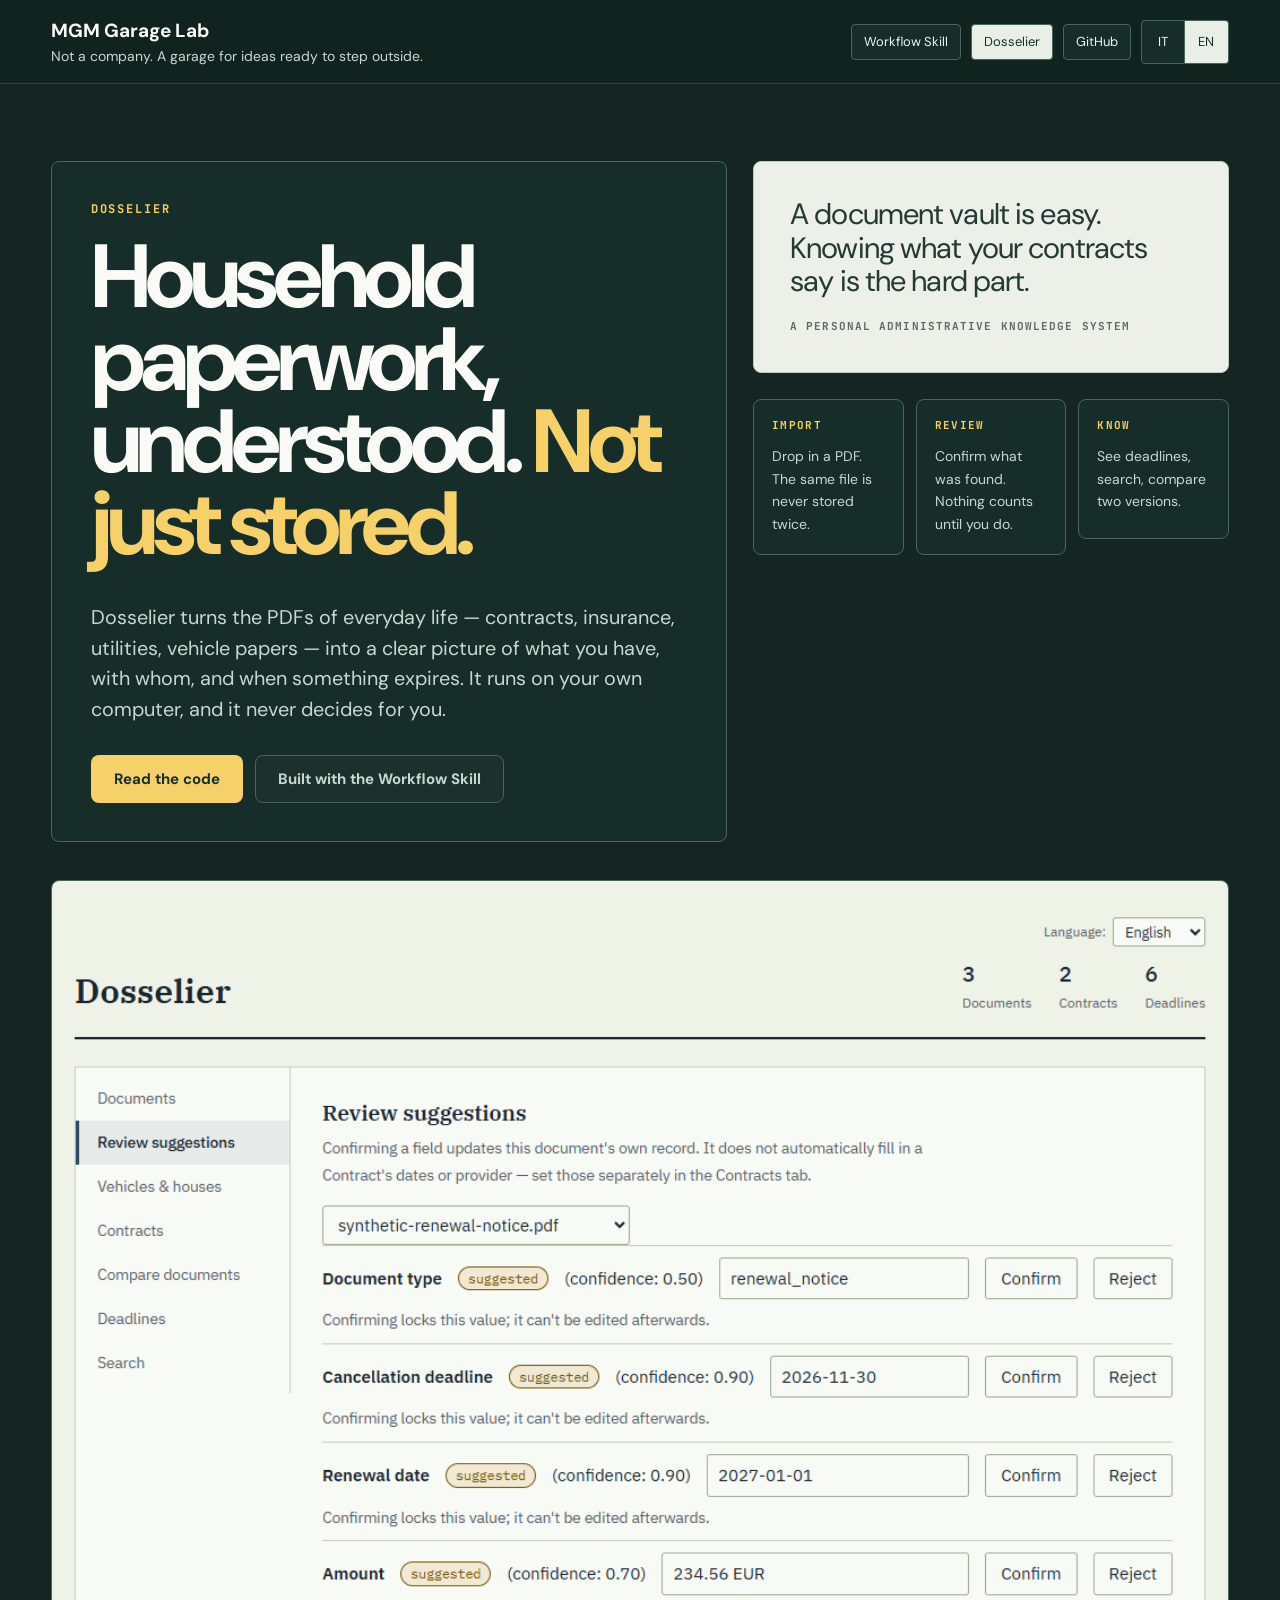
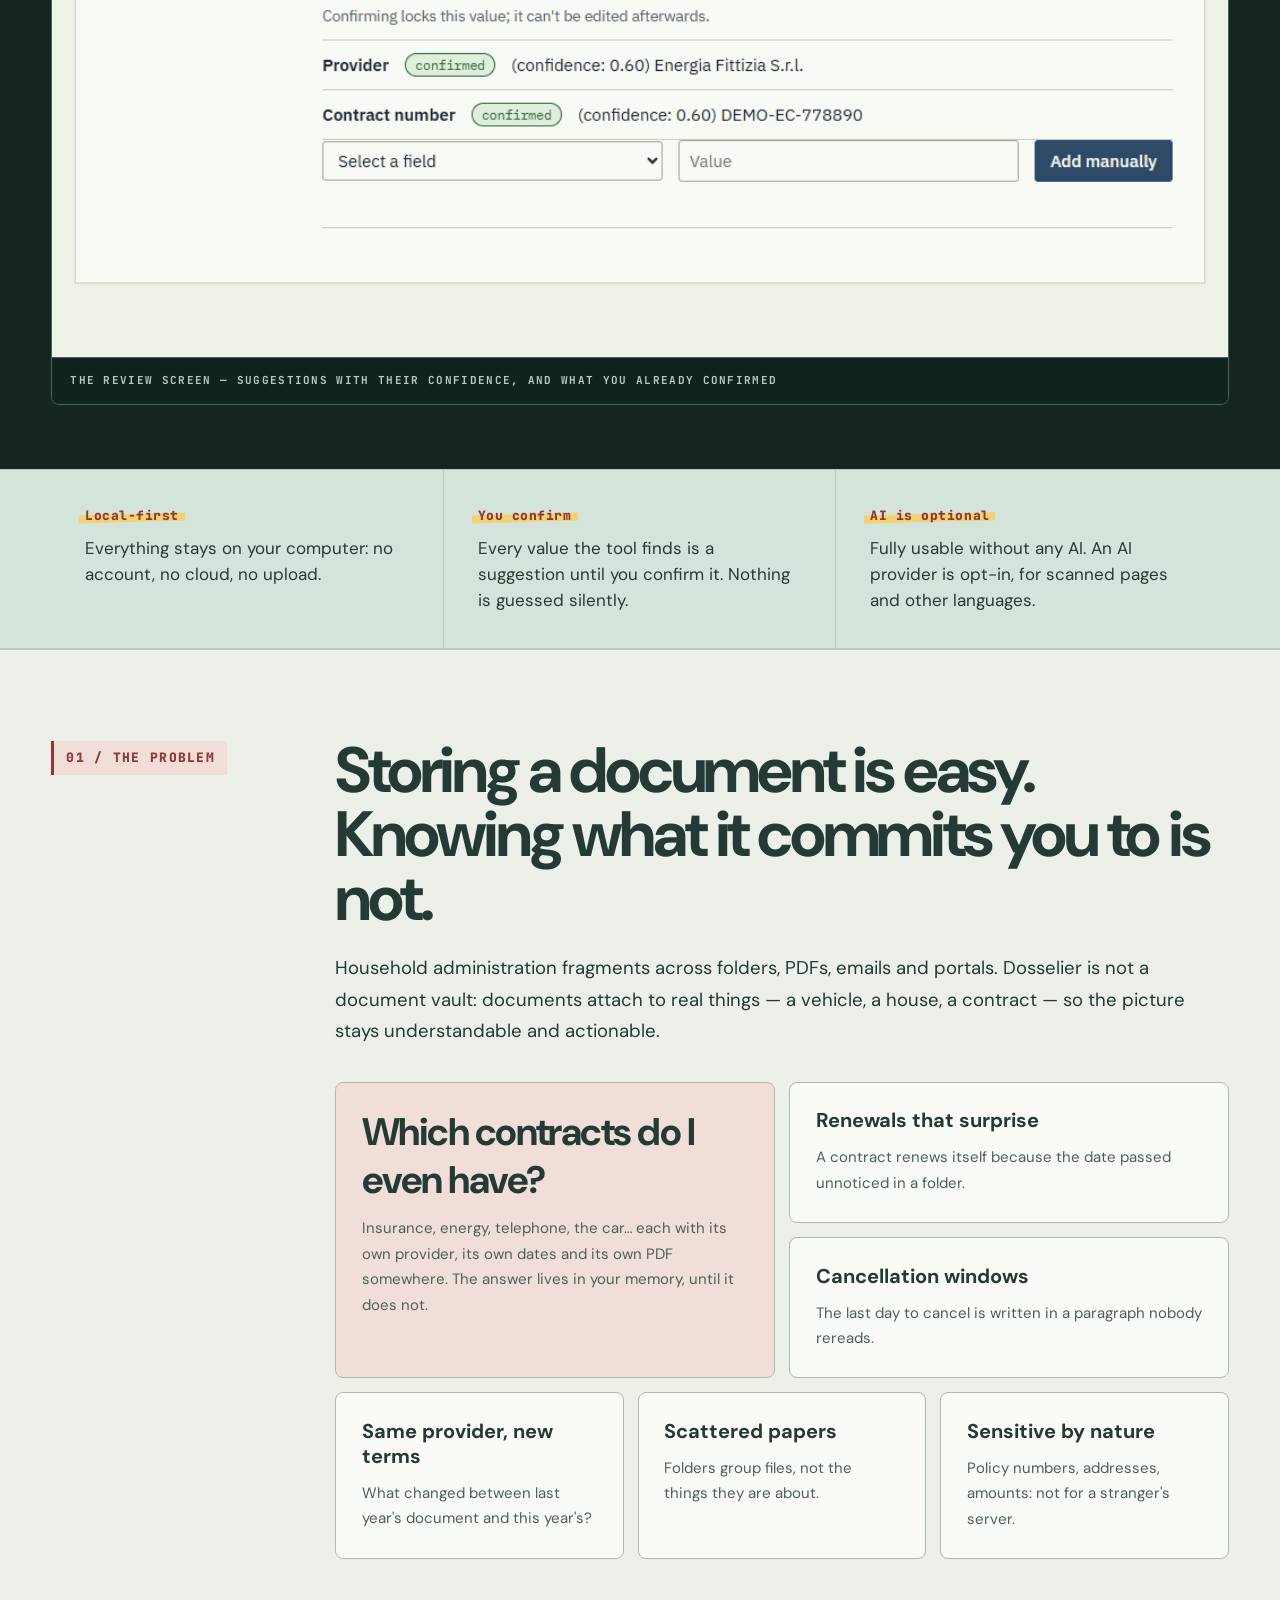
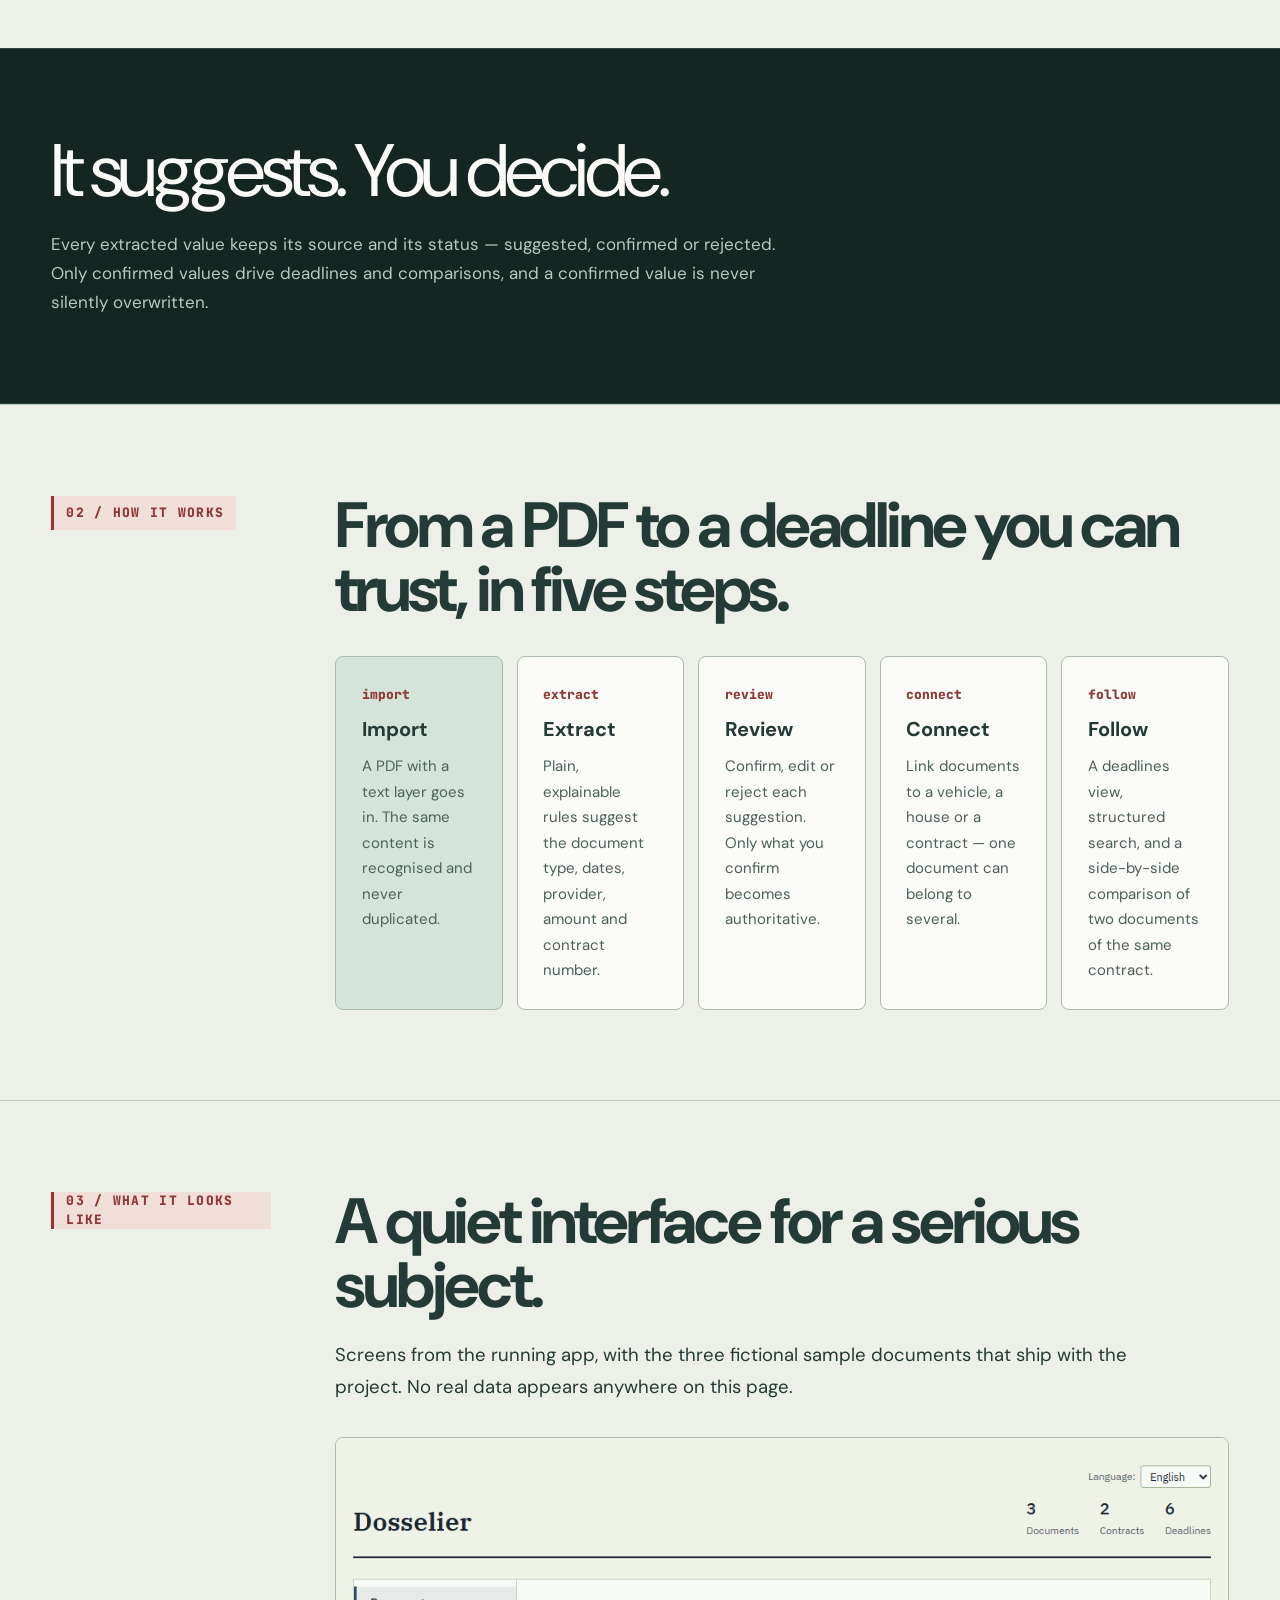
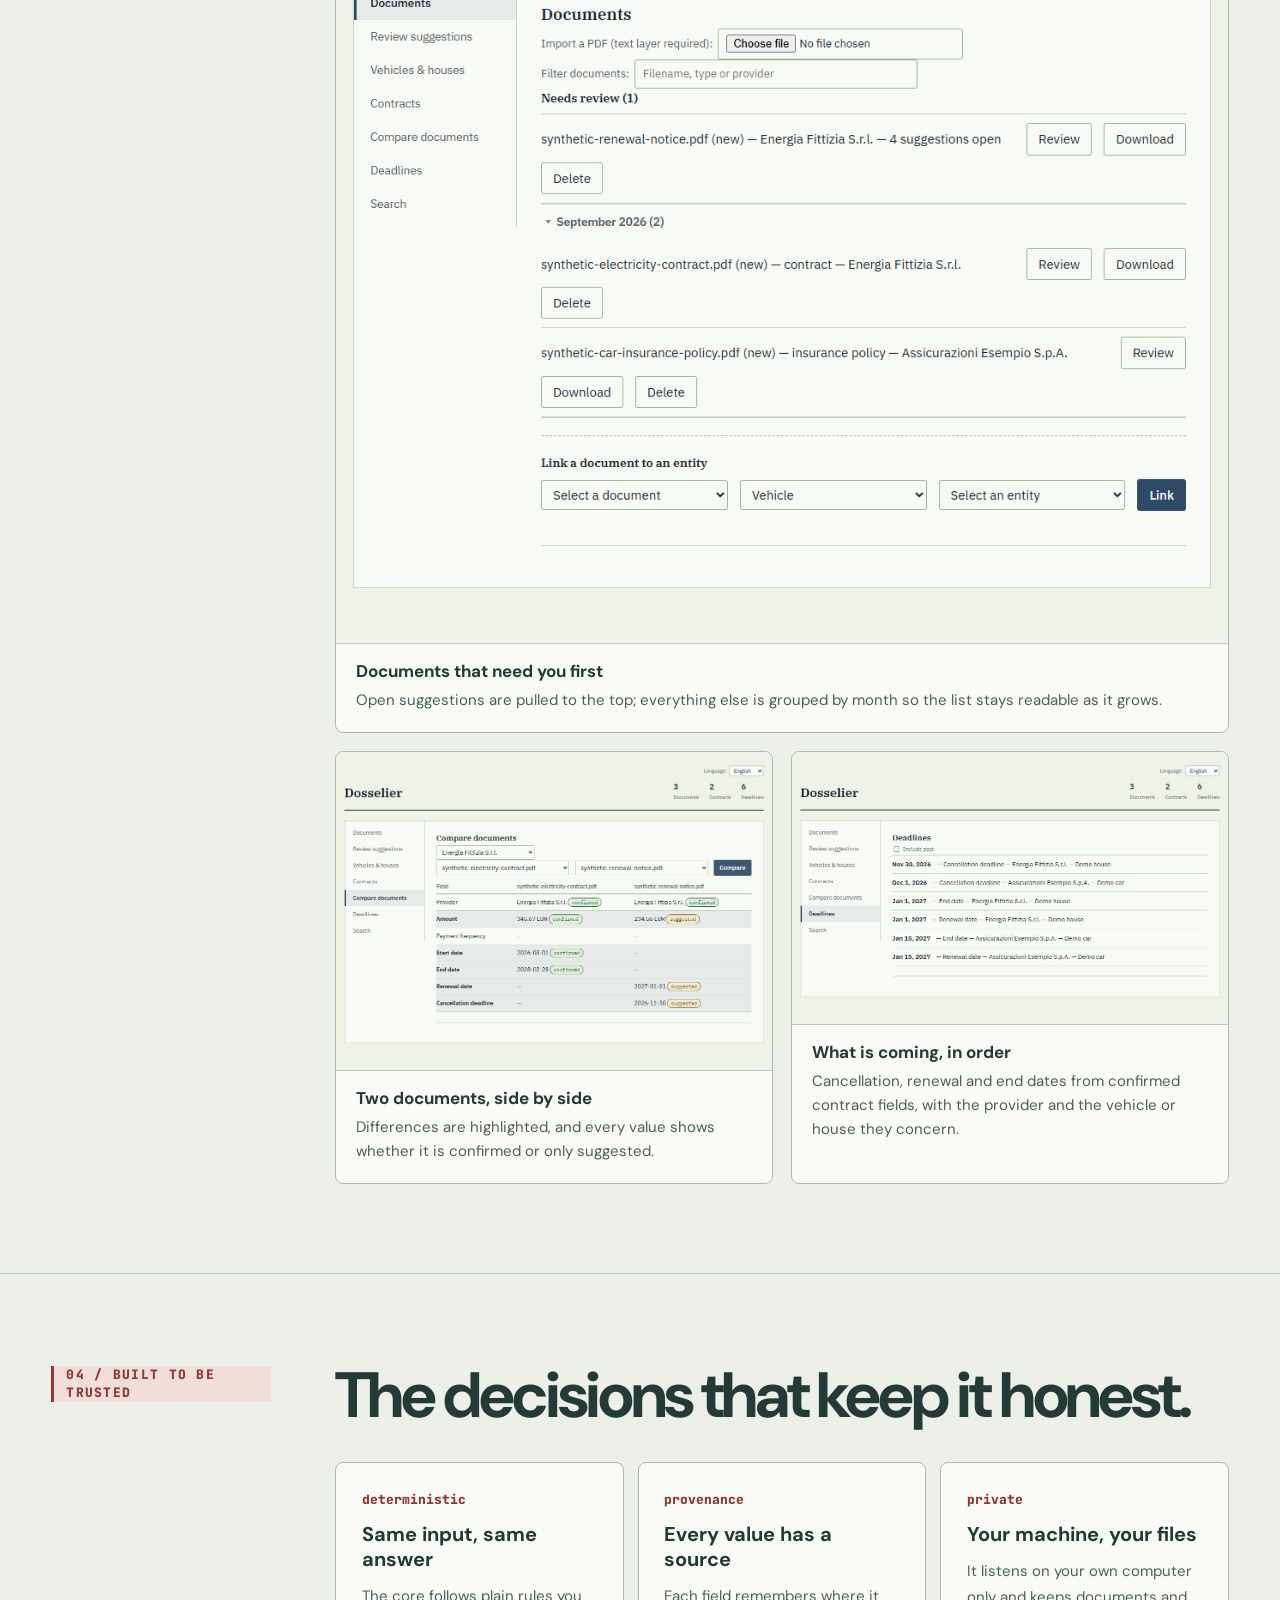
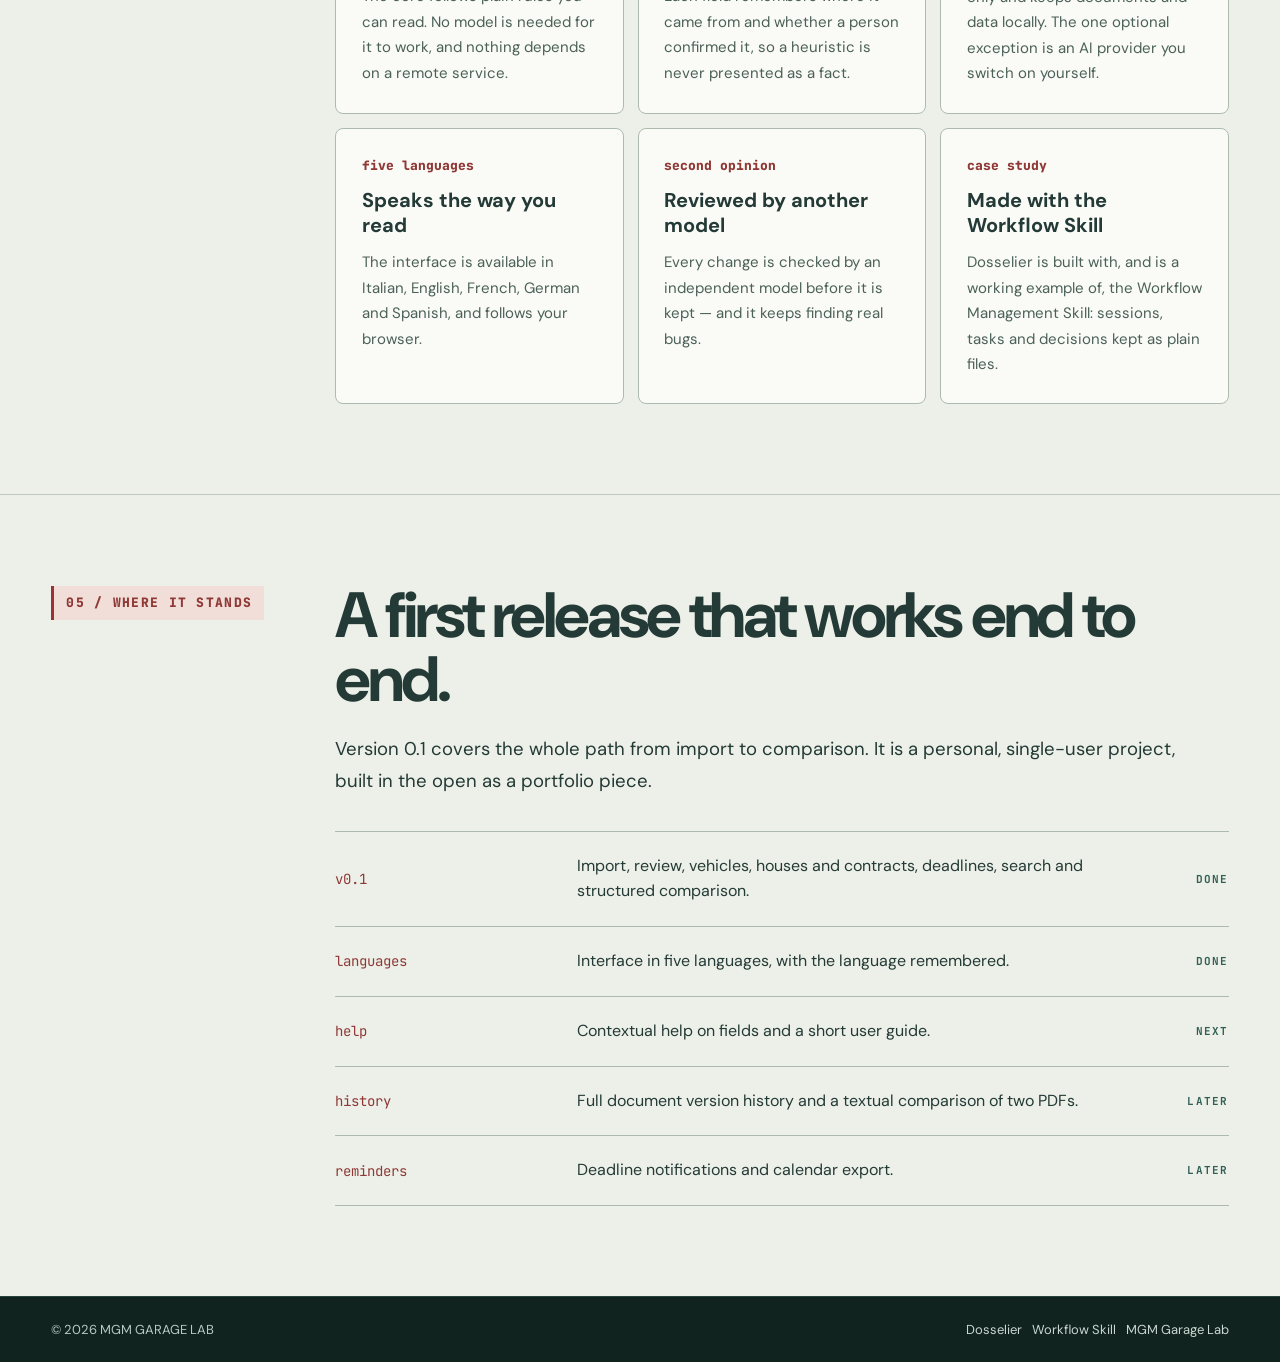
==== dosselier/index.html @ 4c8cdae7 "Add the Dosselier project page A bilingual (IT/EN) project page at /dosselier/ in the style of the W" ====
<!doctype html>
<html lang="en">
  <head>
    <meta charset="utf-8">
    <meta name="viewport" content="width=device-width, initial-scale=1">
    <meta name="description" content="Dosselier turns household PDFs into a clear, local-first picture of contracts, vehicles, houses and deadlines. You confirm every value; AI is optional.">
    <meta name="theme-color" content="#10231f">
    <title>Dosselier - MGM Garage Lab</title>
    <link rel="canonical" href="https://mgmgaragelab.com/dosselier/">
    <link rel="icon" href="../favicon.svg" type="image/svg+xml">
    <link rel="preconnect" href="https://fonts.googleapis.com">
    <link rel="preconnect" href="https://fonts.gstatic.com" crossorigin>
    <link href="https://fonts.googleapis.com/css2?family=DM+Sans:wght@400;500;700;800&family=JetBrains+Mono:wght@400;500;700&display=swap" rel="stylesheet">
    <link rel="stylesheet" href="../styles.css">
    <style>
      :root { color-scheme: light; background: #142522; }
      .skill-page {
        --warm: #8f3936;
        --coral: #9b3332;
        --mint: #315f55;
        --panel: #fafaf7;
        --panel-strong: #d5e4da;
        --text: #243a36;
        --white: #243a36;
        --muted: #4b6158;
        --blue-soft: #8f3936;
        --green: #315f55;
        --line: #bdc9c0;
        --line-strong: #adbbae;
        --page-max-width: 1700px;
        --page-gutter: clamp(20px, 4vw, 68px);
        background: #edf0e9;
        color: var(--text);
      }
      .skill-page::before { display: none; }
      .skill-page :focus-visible { outline: 3px solid #9b3332; outline-offset: 5px; }
      .skill-shell { width: calc(100% - 2 * var(--page-gutter)); max-width: 1564px; margin: 0 auto; }
      .skill-header, .skill-footer { display: flex; align-items: center; justify-content: space-between; gap: 20px; flex-wrap: wrap; padding: 18px max(var(--page-gutter), calc((100% - var(--page-max-width)) / 2 + var(--page-gutter))); background: #10231f; color: #fafaf7; }
      .skill-header { position: sticky; top: 0; z-index: 20; border-bottom: 1px solid #28423c; }
      .skill-brand-block { min-width: 0; }
      .skill-brand { display: inline-block; color: #fafaf7; font-size: 19px; font-weight: 700; text-decoration: none; }
      .skill-brand-subtitle { margin: 4px 0 0; font-size: 14px; color: #cad7d0; }
      .skill-nav, .skill-footer nav { display: flex; align-items: center; gap: 10px; flex-wrap: wrap; font-size: 13px; }
      .skill-header a, .skill-footer a { color: #cad7d0; }
      .skill-header .skill-brand { color: #fafaf7; }
      .skill-nav a, .skill-nav button, .nav-wip { display: inline-flex; align-items: center; min-height: 36px; padding: 0 12px; border: 1px solid #47665d; border-radius: 4px; background: #172d29; color: #edf5ed; text-decoration: none; font: inherit; }
      .skill-nav a, .skill-nav button { cursor: pointer; }
      .skill-nav a:hover, .skill-nav button:hover { background: #e9efe6; color: #17302b; }
      .skill-nav a[aria-current="page"] { background: #e9efe6; color: #17302b; }
      .nav-wip { gap: 8px; color: #cad7d0; cursor: default; }
      .nav-wip small { color: #f6d169; font: 800 10px/1 "JetBrains Mono", monospace; letter-spacing: .1em; text-transform: uppercase; }
      .language-switch { display: inline-flex; gap: 0; flex-shrink: 0; }
      .skill-nav .language-switch button { min-width: 44px; min-height: 44px; justify-content: center; border-radius: 0; }
      .skill-nav .language-switch button:first-child { border-radius: 4px 0 0 4px; }
      .skill-nav .language-switch button:last-child { border-radius: 0 4px 4px 0; border-left: 0; }
      .skill-nav .language-switch button[aria-pressed="true"] { background: #e9efe6; color: #17302b; }
      .skill-footer a:hover { color: #f6d169; }
      .skill-footer { padding-block: 24px; border-top: 1px solid #28423c; color: #b8c9c1; font-size: 13px; }
      .skill-header :focus-visible, .skill-footer :focus-visible, .skill-hero :focus-visible { outline-color: #f6d169; }
      .eyebrow { margin: 0 0 18px; font: 700 12px/1.5 "JetBrains Mono", monospace; letter-spacing: .16em; color: var(--blue-soft); text-transform: uppercase; }
      .button { display: inline-flex; align-items: center; justify-content: center; min-height: 48px; padding: 0 22px; border-radius: 8px; font-size: 15px; font-weight: 700; text-decoration: none; }
      .button-primary { background: #f6d169; color: #17302b; }
      .button-secondary { border: 1px solid var(--line-strong); color: var(--text); }
      .button-primary:hover, .button-primary:focus-visible { background: #ffe3a0; color: #17302b; }
      .button-secondary:hover, .button-secondary:focus-visible { border-color: var(--warm); color: var(--warm); }

      .skill-hero { padding: clamp(42px, 6vw, 78px) 0 clamp(34px, 5vw, 64px); background: #142522; color: #fafaf7; --text: #cad7d0; --white: #fafaf7; --muted: #b8c9c1; --warm: #f6d169; --blue-soft: #f6d169; --panel: #172d29; --line: #28423c; --line-strong: #47665d; }
      .hero-board { display: grid; grid-template-columns: repeat(12, minmax(0, 1fr)); gap: clamp(18px, 2vw, 28px); align-items: start; }
      .hero-copy-block { grid-column: span 7; display: flex; flex-direction: column; justify-content: space-between; min-height: 460px; padding: clamp(26px, 3vw, 42px); border: 1px solid #47665d; border-radius: 8px; background: #172d29; }
      .skill-hero h1 { margin: 0; max-width: 960px; font-size: clamp(48px, 7vw, 108px); line-height: .92; letter-spacing: -.06em; }
      html[lang="it"] .skill-hero h1 { max-width: 860px; font-size: clamp(44px, 6vw, 92px); line-height: .96; letter-spacing: -.05em; }
      .skill-hero h1 span { color: var(--warm); }
      .hero-copy { margin: clamp(22px, 3vw, 36px) 0 0; max-width: 760px; color: var(--text); font-size: clamp(18px, 1.55vw, 23px); line-height: 1.55; }
      .actions { display: flex; flex-wrap: wrap; gap: 12px; margin-top: 30px; }
      .hero-side { grid-column: span 5; display: grid; grid-template-rows: auto auto; align-content: start; gap: clamp(18px, 2vw, 28px); min-width: 0; }
      .date-card { padding: clamp(24px, 3vw, 36px); border-radius: 8px; border: 1px solid #bdc9c0; background: #edf0e9; }
      .date-card p { margin: 0; color: #243a36; font-size: clamp(22px, 2.3vw, 36px); line-height: 1.15; letter-spacing: -.03em; }
      .date-card small { display: block; margin-top: 18px; color: #576d64; font: 700 11px/1.7 "JetBrains Mono", monospace; letter-spacing: .1em; text-transform: uppercase; }
      .mini-stack { display: grid; grid-template-columns: repeat(3, minmax(0,1fr)); align-items: start; gap: 12px; }
      .mini-card { min-height: 140px; padding: 18px; border-radius: 8px; border: 1px solid var(--line-strong); background: var(--panel); }
      .mini-card strong { display: block; margin-bottom: 12px; color: var(--warm); font: 700 11px/1.4 "JetBrains Mono", monospace; letter-spacing: .12em; text-transform: uppercase; }
      .mini-card span { color: var(--text); font-size: 14px; line-height: 1.55; }
      .shot-feature { grid-column: 1 / -1; margin: clamp(4px, 1vw, 12px) 0 0; border: 1px solid #47665d; border-radius: 8px; background: var(--panel); overflow: hidden; }
      .shot-feature img { display: block; width: 100%; height: auto; }
      .shot-caption { margin: 0; padding: 14px 18px; border-top: 1px solid var(--line-strong); background: #10231f; color: var(--muted); font: 700 11px/1.6 "JetBrains Mono", monospace; letter-spacing: .12em; text-transform: uppercase; }

      .signal-row { border-top: 1px solid var(--line); border-bottom: 1px solid var(--line); background: #d5e4da; }
      .signal-grid { display: grid; grid-template-columns: repeat(3, minmax(0,1fr)); }
      .signal { padding: clamp(22px, 3vw, 34px); border-right: 1px solid var(--line); }
      .signal:last-child { border-right: 0; }
      .signal code { position: relative; display: inline-block; z-index: 0; color: #8f3936; font-size: 13px; font-weight: 800; letter-spacing: .04em; }
      .signal code::before { content: ""; position: absolute; left: -6px; right: -6px; bottom: 1px; z-index: -1; height: .65em; background: #f6d169; transform: rotate(-1.5deg); opacity: .9; }
      .signal p { margin: 10px 0 0; color: var(--text); font-size: 17px; line-height: 1.55; }

      .section { border-top: 1px solid var(--line); padding: clamp(54px, 7vw, 96px) 0; }
      .section-grid { display: grid; grid-template-columns: 220px minmax(0,1fr); gap: clamp(28px, 5vw, 70px); align-items: start; }
      .section-kicker { position: sticky; top: 98px; display: inline-flex; align-items: center; width: fit-content; min-height: 34px; margin: 2px 0 0; padding: 0 12px; border-left: 3px solid #9b3332; background: #f1ded9; color: #8f3936; font: 800 13px/1.4 "JetBrains Mono", monospace; letter-spacing: .1em; text-transform: uppercase; }
      .section h2 { margin: 0; max-width: 1100px; font-size: clamp(32px, 5vw, 68px); line-height: 1; letter-spacing: -.05em; }
      .section-lead { margin: 22px 0 0; max-width: 860px; color: var(--text); font-size: clamp(17px, 1.45vw, 21px); line-height: 1.7; }
      .card { border: 1px solid var(--line-strong); border-radius: 8px; background: var(--panel); padding: clamp(20px, 2vw, 28px); }
      .card h3 { margin: 0 0 12px; font-size: 20px; line-height: 1.25; }
      .card p { margin: 0; color: var(--muted); font-size: 15px; line-height: 1.7; }

      .problem-bento { display: grid; grid-template-columns: repeat(6, minmax(0,1fr)); gap: 14px; margin-top: 34px; }
      .problem-bento .large { grid-column: span 3; grid-row: span 2; min-height: 290px; background: #f1ded9; }
      .problem-bento .wide { grid-column: span 3; }
      .problem-bento .small { grid-column: span 2; }
      .problem-bento .large h3 { font-size: clamp(28px, 3vw, 44px); letter-spacing: -.04em; }

      .quote-band { border-block: 1px solid #28423c; background: #142522; --white: #fafaf7; --muted: #b8c9c1; padding: clamp(54px, 7vw, 86px) 0; }
      .quote-band blockquote { margin: 0; max-width: 1260px; font-size: clamp(34px, 5.8vw, 86px); line-height: .98; letter-spacing: -.06em; color: var(--white); }
      .quote-band p { margin: 22px 0 0; max-width: 760px; color: var(--muted); font-size: 17px; line-height: 1.7; }

      .step-board { display: grid; grid-template-columns: repeat(10, minmax(0,1fr)); gap: 14px; margin-top: 34px; }
      .step-card { grid-column: span 2; min-height: 200px; }
      .step-card code { display: inline-block; margin-bottom: 14px; color: var(--warm); font-size: 13px; font-weight: 800; }
      .step-card:nth-child(1) { background: #d5e4da; }

      .shots { display: grid; grid-template-columns: repeat(2, minmax(0,1fr)); gap: 18px; margin-top: 34px; }
      .shot { margin: 0; border: 1px solid var(--line-strong); border-radius: 8px; background: var(--panel); overflow: hidden; }
      .shot img { display: block; width: 100%; height: auto; }
      .shot figcaption { padding: 16px 20px 20px; border-top: 1px solid var(--line); }
      .shot figcaption strong { display: block; margin-bottom: 6px; font-size: 17px; }
      .shot figcaption span { color: var(--muted); font-size: 15px; line-height: 1.6; }
      .shots .shot:first-child { grid-column: 1 / -1; }

      .trust-board { display: grid; grid-template-columns: repeat(12, minmax(0,1fr)); gap: 14px; margin-top: 34px; }
      .trust-card { min-height: 180px; grid-column: span 4; }
      .trust-card code { display: inline-block; margin-bottom: 14px; color: var(--warm); font-size: 13px; font-weight: 800; }

      .roadmap-list { display: grid; gap: 0; margin-top: 34px; border-top: 1px solid var(--line-strong); }
      .roadmap-row { display: grid; grid-template-columns: 220px minmax(0, 1fr) 100px; gap: 22px; align-items: center; padding: 22px 0; border-bottom: 1px solid var(--line-strong); }
      .roadmap-row code { color: var(--warm); font-size: 14px; }
      .roadmap-row span { color: var(--text); line-height: 1.55; }
      .roadmap-row strong { justify-self: end; color: var(--green); font: 700 11px/1 "JetBrains Mono", monospace; letter-spacing: .12em; text-transform: uppercase; }

      @media (max-width: 1120px) {
        .hero-copy-block, .hero-side, .shot-feature { grid-column: 1 / -1; }
        .hero-copy-block { min-height: auto; }
        .section-grid { grid-template-columns: 1fr; }
        .section-kicker { position: static; }
        .step-board { grid-template-columns: repeat(6, minmax(0,1fr)); }
        .step-card { grid-column: span 2; }
        .trust-card { grid-column: span 6; }
      }
      @media (max-width: 820px) {
        .mini-stack, .signal-grid, .shots { grid-template-columns: 1fr; }
        .problem-bento, .step-board, .trust-board { grid-template-columns: 1fr; }
        .problem-bento .large, .problem-bento .wide, .problem-bento .small, .step-card, .trust-card { grid-column: auto; }
        .shots .shot:first-child { grid-column: auto; }
        .signal { border-right: 0; border-bottom: 1px solid var(--line); }
        .signal:last-child { border-bottom: 0; }
        .roadmap-row { grid-template-columns: 1fr; gap: 8px; }
        .roadmap-row strong { justify-self: start; }
      }
      @media (max-width: 560px) {
        .hero-copy-block, .date-card, .card { padding: 20px; }
        .button { width: 100%; }
      }
    </style>
  </head>
  <body class="skill-page">
    <header class="skill-header">
      <div class="skill-brand-block">
        <a class="skill-brand" href="../index.html">MGM Garage Lab</a>
        <p class="skill-brand-subtitle" data-i="subtitle">Not a company. A garage for ideas ready to step outside.</p>
      </div>
      <nav class="skill-nav" aria-label="Main navigation" data-i-label="nav">
        <a href="../workflow-management-skill/index.html">Workflow Skill</a>
        <a href="./index.html" aria-current="page">Dosselier</a>
        <a href="https://github.com/mmorgano">GitHub</a>
        <div class="language-switch" role="group" aria-label="Language" data-i-label="language">
          <button type="button" data-language="it" lang="it" aria-label="Italiano" aria-pressed="false">IT</button>
          <button type="button" data-language="en" lang="en" aria-label="English" aria-pressed="true">EN</button>
        </div>
      </nav>
    </header>

    <main>
      <section class="skill-hero">
        <div class="skill-shell hero-board">
          <div class="hero-copy-block">
            <div>
              <p class="eyebrow">Dosselier</p>
              <h1 data-i="h1">Household paperwork, understood. <span>Not just stored.</span></h1>
              <p class="hero-copy" data-i="heroCopy">Dosselier turns the PDFs of everyday life &mdash; contracts, insurance, utilities, vehicle papers &mdash; into a clear picture of what you have, with whom, and when something expires. It runs on your own computer, and it never decides for you.</p>
            </div>
            <div class="actions">
              <a class="button button-primary" href="https://github.com/mmorgano/dosselier" data-i="ctaCode">Read the code</a>
              <a class="button button-secondary" href="../workflow-management-skill/index.html" data-i="ctaCase">Built with the Workflow Skill</a>
            </div>
          </div>

          <aside class="hero-side" aria-label="Dosselier summary" data-i-label="summary">
            <div class="date-card">
              <p data-i="cardQuote">A document vault is easy. Knowing what your contracts say is the hard part.</p>
              <small data-i="cardSmall">A personal administrative knowledge system</small>
            </div>
            <div class="mini-stack">
              <div class="mini-card"><strong data-i="m1t">Import</strong><span data-i="m1s">Drop in a PDF. The same file is never stored twice.</span></div>
              <div class="mini-card"><strong data-i="m2t">Review</strong><span data-i="m2s">Confirm what was found. Nothing counts until you do.</span></div>
              <div class="mini-card"><strong data-i="m3t">Know</strong><span data-i="m3s">See deadlines, search, compare two versions.</span></div>
            </div>
          </aside>

          <figure class="shot-feature">
            <img data-shot="review" src="../assets/dosselier/dosselier-review-en.png" width="1040" height="952" alt="The Dosselier review screen for a renewal notice: four suggested values with confidence scores and Confirm or Reject buttons, and two already confirmed values." data-i-alt="heroAlt">
            <figcaption class="shot-caption" data-i="heroCaption">The review screen &mdash; suggestions with their confidence, and what you already confirmed</figcaption>
          </figure>
        </div>
      </section>

      <section class="signal-row" aria-label="Core promises" data-i-label="promises">
        <div class="skill-shell signal-grid">
          <div class="signal"><code data-i="s1t">Local-first</code><p data-i="s1p">Everything stays on your computer: no account, no cloud, no upload.</p></div>
          <div class="signal"><code data-i="s2t">You confirm</code><p data-i="s2p">Every value the tool finds is a suggestion until you confirm it. Nothing is guessed silently.</p></div>
          <div class="signal"><code data-i="s3t">AI is optional</code><p data-i="s3p">Fully usable without any AI. An AI provider is opt-in, for scanned pages and other languages.</p></div>
        </div>
      </section>

      <section class="section">
        <div class="skill-shell section-grid">
          <p class="section-kicker" data-i="k1">01 / The Problem</p>
          <div>
            <h2 data-i="p2h">Storing a document is easy. Knowing what it commits you to is not.</h2>
            <p class="section-lead" data-i="p2lead">Household administration fragments across folders, PDFs, emails and portals. Dosselier is not a document vault: documents attach to real things &mdash; a vehicle, a house, a contract &mdash; so the picture stays understandable and actionable.</p>
            <div class="problem-bento">
              <article class="card large">
                <h3 data-i="b1h">Which contracts do I even have?</h3>
                <p data-i="b1p">Insurance, energy, telephone, the car&hellip; each with its own provider, its own dates and its own PDF somewhere. The answer lives in your memory, until it does not.</p>
              </article>
              <article class="card wide">
                <h3 data-i="b2h">Renewals that surprise</h3>
                <p data-i="b2p">A contract renews itself because the date passed unnoticed in a folder.</p>
              </article>
              <article class="card wide">
                <h3 data-i="b3h">Cancellation windows</h3>
                <p data-i="b3p">The last day to cancel is written in a paragraph nobody rereads.</p>
              </article>
              <article class="card small">
                <h3 data-i="b4h">Same provider, new terms</h3>
                <p data-i="b4p">What changed between last year's document and this year's?</p>
              </article>
              <article class="card small">
                <h3 data-i="b5h">Scattered papers</h3>
                <p data-i="b5p">Folders group files, not the things they are about.</p>
              </article>
              <article class="card small">
                <h3 data-i="b6h">Sensitive by nature</h3>
                <p data-i="b6p">Policy numbers, addresses, amounts: not for a stranger's server.</p>
              </article>
            </div>
          </div>
        </div>
      </section>

      <section class="quote-band">
        <div class="skill-shell">
          <blockquote data-i="quote">It suggests. You decide.</blockquote>
          <p data-i="quoteP">Every extracted value keeps its source and its status &mdash; suggested, confirmed or rejected. Only confirmed values drive deadlines and comparisons, and a confirmed value is never silently overwritten.</p>
        </div>
      </section>

      <section class="section">
        <div class="skill-shell section-grid">
          <p class="section-kicker" data-i="k2">02 / How It Works</p>
          <div>
            <h2 data-i="w2h">From a PDF to a deadline you can trust, in five steps.</h2>
            <div class="step-board">
              <article class="card step-card">
                <code data-i="st1c">import</code>
                <h3 data-i="st1h">Import</h3>
                <p data-i="st1p">A PDF with a text layer goes in. The same content is recognised and never duplicated.</p>
              </article>
              <article class="card step-card">
                <code data-i="st2c">extract</code>
                <h3 data-i="st2h">Extract</h3>
                <p data-i="st2p">Plain, explainable rules suggest the document type, dates, provider, amount and contract number.</p>
              </article>
              <article class="card step-card">
                <code data-i="st3c">review</code>
                <h3 data-i="st3h">Review</h3>
                <p data-i="st3p">Confirm, edit or reject each suggestion. Only what you confirm becomes authoritative.</p>
              </article>
              <article class="card step-card">
                <code data-i="st4c">connect</code>
                <h3 data-i="st4h">Connect</h3>
                <p data-i="st4p">Link documents to a vehicle, a house or a contract &mdash; one document can belong to several.</p>
              </article>
              <article class="card step-card">
                <code data-i="st5c">follow</code>
                <h3 data-i="st5h">Follow</h3>
                <p data-i="st5p">A deadlines view, structured search, and a side-by-side comparison of two documents of the same contract.</p>
              </article>
            </div>
          </div>
        </div>
      </section>

      <section class="section">
        <div class="skill-shell section-grid">
          <p class="section-kicker" data-i="k3">03 / What It Looks Like</p>
          <div>
            <h2 data-i="v3h">A quiet interface for a serious subject.</h2>
            <p class="section-lead" data-i="v3lead">Screens from the running app, with the three fictional sample documents that ship with the project. No real data appears anywhere on this page.</p>
            <div class="shots">
              <figure class="shot">
                <img data-shot="documents" src="../assets/dosselier/dosselier-documents-en.png" width="1040" height="938" loading="lazy" alt="The Documents screen: a group of documents that still need review, and a month group with the reviewed ones, each with Review, Download and Delete." data-i-alt="shot1Alt">
                <figcaption><strong data-i="shot1h">Documents that need you first</strong><span data-i="shot1p">Open suggestions are pulled to the top; everything else is grouped by month so the list stays readable as it grows.</span></figcaption>
              </figure>
              <figure class="shot">
                <img data-shot="compare" src="../assets/dosselier/dosselier-compare-en.png" width="1040" height="759" loading="lazy" alt="The comparison screen: two documents of the same contract side by side, with differing fields highlighted and each value tagged confirmed or suggested." data-i-alt="shot2Alt">
                <figcaption><strong data-i="shot2h">Two documents, side by side</strong><span data-i="shot2p">Differences are highlighted, and every value shows whether it is confirmed or only suggested.</span></figcaption>
              </figure>
              <figure class="shot">
                <img data-shot="deadlines" src="../assets/dosselier/dosselier-deadlines-en.png" width="1040" height="651" loading="lazy" alt="The deadlines screen: a chronological list of cancellation, renewal and end dates, each with its provider and the vehicle or house it concerns." data-i-alt="shot3Alt">
                <figcaption><strong data-i="shot3h">What is coming, in order</strong><span data-i="shot3p">Cancellation, renewal and end dates from confirmed contract fields, with the provider and the vehicle or house they concern.</span></figcaption>
              </figure>
            </div>
          </div>
        </div>
      </section>

      <section class="section">
        <div class="skill-shell section-grid">
          <p class="section-kicker" data-i="k4">04 / Built To Be Trusted</p>
          <div>
            <h2 data-i="t4h">The decisions that keep it honest.</h2>
            <div class="trust-board">
              <article class="card trust-card">
                <code data-i="tr1c">deterministic</code>
                <h3 data-i="tr1h">Same input, same answer</h3>
                <p data-i="tr1p">The core follows plain rules you can read. No model is needed for it to work, and nothing depends on a remote service.</p>
              </article>
              <article class="card trust-card">
                <code data-i="tr2c">provenance</code>
                <h3 data-i="tr2h">Every value has a source</h3>
                <p data-i="tr2p">Each field remembers where it came from and whether a person confirmed it, so a heuristic is never presented as a fact.</p>
              </article>
              <article class="card trust-card">
                <code data-i="tr3c">private</code>
                <h3 data-i="tr3h">Your machine, your files</h3>
                <p data-i="tr3p">It listens on your own computer only and keeps documents and data locally. The one optional exception is an AI provider you switch on yourself.</p>
              </article>
              <article class="card trust-card">
                <code data-i="tr4c">five languages</code>
                <h3 data-i="tr4h">Speaks the way you read</h3>
                <p data-i="tr4p">The interface is available in Italian, English, French, German and Spanish, and follows your browser.</p>
              </article>
              <article class="card trust-card">
                <code data-i="tr5c">second opinion</code>
                <h3 data-i="tr5h">Reviewed by another model</h3>
                <p data-i="tr5p">Every change is checked by an independent model before it is kept &mdash; and it keeps finding real bugs.</p>
              </article>
              <article class="card trust-card">
                <code data-i="tr6c">case study</code>
                <h3 data-i="tr6h">Made with the Workflow Skill</h3>
                <p data-i="tr6p">Dosselier is built with, and is a working example of, the Workflow Management Skill: sessions, tasks and decisions kept as plain files.</p>
              </article>
            </div>
          </div>
        </div>
      </section>

      <section class="section">
        <div class="skill-shell section-grid">
          <p class="section-kicker" data-i="k5">05 / Where It Stands</p>
          <div>
            <h2 data-i="n5h">A first release that works end to end.</h2>
            <p class="section-lead" data-i="n5lead">Version 0.1 covers the whole path from import to comparison. It is a personal, single-user project, built in the open as a portfolio piece.</p>
            <div class="roadmap-list">
              <div class="roadmap-row">
                <code data-i="r1c">v0.1</code>
                <span data-i="r1s">Import, review, vehicles, houses and contracts, deadlines, search and structured comparison.</span>
                <strong data-i="r1b">Done</strong>
              </div>
              <div class="roadmap-row">
                <code data-i="r2c">languages</code>
                <span data-i="r2s">Interface in five languages, with the language remembered.</span>
                <strong data-i="r2b">Done</strong>
              </div>
              <div class="roadmap-row">
                <code data-i="r3c">help</code>
                <span data-i="r3s">Contextual help on fields and a short user guide.</span>
                <strong data-i="r3b">Next</strong>
              </div>
              <div class="roadmap-row">
                <code data-i="r4c">history</code>
                <span data-i="r4s">Full document version history and a textual comparison of two PDFs.</span>
                <strong data-i="r4b">Later</strong>
              </div>
              <div class="roadmap-row">
                <code data-i="r5c">reminders</code>
                <span data-i="r5s">Deadline notifications and calendar export.</span>
                <strong data-i="r5b">Later</strong>
              </div>
            </div>
          </div>
        </div>
      </section>
    </main>

    <footer class="skill-footer">
      <span>&copy; 2026 MGM GARAGE LAB</span>
      <nav aria-label="Project links" data-i-label="projectLinks">
        <a href="https://github.com/mmorgano/dosselier">Dosselier</a>
        <a href="../workflow-management-skill/index.html">Workflow Skill</a>
        <a href="../index.html">MGM Garage Lab</a>
      </nav>
    </footer>

    <script>
      (function () {
        var languageKey = "mgm-garage-language";
        // The English text lives in the HTML (it is what shows without JavaScript);
        // only the Italian version is listed here.
        var italian = {
          title: "Dosselier - MGM Garage Lab",
          description: "Dosselier trasforma i PDF di casa in un quadro chiaro e locale di contratti, veicoli, case e scadenze. Ogni valore lo confermi tu; l'AI è facoltativa.",
          labels: {
            nav: "Navigazione principale", language: "Lingua", summary: "Riepilogo di Dosselier",
            promises: "Promesse principali", projectLinks: "Link del progetto"
          },
          text: {
            subtitle: "Non una company. Un garage per idee che possono uscire allo scoperto.",
            h1: "La burocrazia di casa, capita. <span>Non solo archiviata.</span>",
            heroCopy: "Dosselier trasforma i PDF della vita di tutti i giorni &mdash; contratti, assicurazioni, utenze, documenti del veicolo &mdash; in un quadro chiaro di cosa hai, con chi, e quando qualcosa scade. Gira sul tuo computer e non decide mai al posto tuo.",
            ctaCode: "Leggi il codice", ctaCase: "Costruito con il Workflow Skill",
            cardQuote: "Archiviare un documento è facile. Sapere cosa dicono i tuoi contratti è la parte difficile.",
            cardSmall: "Un sistema personale di conoscenza amministrativa",
            m1t: "Importa", m1s: "Trascini un PDF. Lo stesso file non viene mai salvato due volte.",
            m2t: "Rivedi", m2s: "Confermi ciò che è stato trovato. Finché non lo fai, non conta.",
            m3t: "Sai", m3s: "Scadenze, ricerca, confronto tra due versioni.",
            heroCaption: "La schermata di revisione &mdash; i suggerimenti con la loro affidabilità, e ciò che hai già confermato",
            s1t: "Locale", s1p: "Tutto resta sul tuo computer: niente account, niente cloud, niente upload.",
            s2t: "Confermi tu", s2p: "Ogni valore trovato è un suggerimento finché non lo confermi. Niente viene indovinato di nascosto.",
            s3t: "L'AI è facoltativa", s3p: "Si usa benissimo senza AI. Un provider AI è opt-in, per pagine scansionate e altre lingue.",
            k1: "01 / Il problema",
            p2h: "Archiviare un documento è facile. Sapere a cosa ti impegna, no.",
            p2lead: "L'amministrazione di casa si frammenta tra cartelle, PDF, email e portali. Dosselier non è un archivio di documenti: i documenti si agganciano a cose reali &mdash; un veicolo, una casa, un contratto &mdash; così il quadro resta comprensibile e utilizzabile.",
            b1h: "Che contratti ho, davvero?", b1p: "Assicurazione, energia, telefono, l'auto&hellip; ognuno con il suo fornitore, le sue date e il suo PDF da qualche parte. La risposta sta nella memoria, finché non ci sta più.",
            b2h: "Rinnovi che sorprendono", b2p: "Un contratto si rinnova da solo perché la data è passata inosservata in una cartella.",
            b3h: "Finestre di disdetta", b3p: "L'ultimo giorno utile per disdire è scritto in un paragrafo che nessuno rilegge.",
            b4h: "Stesso fornitore, nuove condizioni", b4p: "Cosa è cambiato tra il documento dell'anno scorso e quello di quest'anno?",
            b5h: "Carte sparse", b5p: "Le cartelle raggruppano file, non le cose di cui parlano.",
            b6h: "Dati sensibili per natura", b6p: "Numeri di polizza, indirizzi, importi: non per il server di uno sconosciuto.",
            quote: "Suggerisce. Decidi tu.",
            quoteP: "Ogni valore estratto conserva la sua fonte e il suo stato &mdash; proposto, confermato o rifiutato. Solo i valori confermati guidano scadenze e confronti, e un valore confermato non viene mai sovrascritto in silenzio.",
            k2: "02 / Come funziona",
            w2h: "Da un PDF a una scadenza di cui fidarti, in cinque passi.",
            st1c: "importa", st1h: "Importa", st1p: "Entra un PDF con livello di testo. Lo stesso contenuto viene riconosciuto e mai duplicato.",
            st2c: "estrai", st2h: "Estrai", st2p: "Regole semplici e spiegabili propongono tipo di documento, date, fornitore, importo e numero di contratto.",
            st3c: "rivedi", st3h: "Rivedi", st3p: "Confermi, modifichi o rifiuti ogni suggerimento. Solo ciò che confermi diventa autorevole.",
            st4c: "collega", st4h: "Collega", st4p: "Colleghi i documenti a un veicolo, una casa o un contratto &mdash; un documento può appartenere a più elementi.",
            st5c: "segui", st5h: "Segui", st5p: "Una vista delle scadenze, la ricerca strutturata e il confronto affiancato di due documenti dello stesso contratto.",
            k3: "03 / Che aspetto ha",
            v3h: "Un'interfaccia tranquilla per un tema serio.",
            v3lead: "Schermate dell'app in esecuzione, con i tre documenti di esempio fittizi che accompagnano il progetto. In questa pagina non compare nessun dato reale.",
            shot1h: "Prima i documenti che ti aspettano", shot1p: "I suggerimenti aperti salgono in cima; il resto è raggruppato per mese, così l'elenco resta leggibile anche quando cresce.",
            shot2h: "Due documenti, affiancati", shot2p: "Le differenze sono evidenziate e ogni valore mostra se è confermato o solo proposto.",
            shot3h: "Cosa arriva, in ordine", shot3p: "Date di disdetta, rinnovo e fine dai campi confermati dei contratti, con il fornitore e il veicolo o la casa a cui si riferiscono.",
            k4: "04 / Fatto per essere affidabile",
            t4h: "Le scelte che lo tengono onesto.",
            tr1c: "deterministico", tr1h: "Stesso input, stessa risposta", tr1p: "Il nucleo segue regole semplici che puoi leggere. Non serve alcun modello perché funzioni e nulla dipende da un servizio remoto.",
            tr2c: "provenienza", tr2h: "Ogni valore ha una fonte", tr2p: "Ogni campo ricorda da dove viene e se una persona lo ha confermato, così un'euristica non passa mai per un fatto.",
            tr3c: "privato", tr3h: "Il tuo computer, i tuoi file", tr3p: "Ascolta solo sul tuo computer e tiene documenti e dati in locale. L'unica eccezione facoltativa è un provider AI che accendi tu.",
            tr4c: "cinque lingue", tr4h: "Parla come leggi", tr4p: "L'interfaccia è disponibile in italiano, inglese, francese, tedesco e spagnolo, e segue il tuo browser.",
            tr5c: "seconda opinione", tr5h: "Rivisto da un altro modello", tr5p: "Ogni modifica è controllata da un modello indipendente prima di essere tenuta &mdash; e continua a trovare bug veri.",
            tr6c: "caso di studio", tr6h: "Fatto con il Workflow Skill", tr6p: "Dosselier è costruito con, ed è un esempio funzionante del, Workflow Management Skill: sessioni, task e decisioni come file semplici.",
            k5: "05 / A che punto è",
            n5h: "Una prima versione che funziona dall'inizio alla fine.",
            n5lead: "La versione 0.1 copre tutto il percorso, dall'importazione al confronto. È un progetto personale, per un solo utente, costruito in pubblico come pezzo di portfolio.",
            r1c: "v0.1", r1s: "Importazione, revisione, veicoli, case e contratti, scadenze, ricerca e confronto strutturato.", r1b: "Fatto",
            r2c: "lingue", r2s: "Interfaccia in cinque lingue, con la lingua ricordata.", r2b: "Fatto",
            r3c: "aiuto", r3s: "Aiuto contestuale sui campi e una breve guida per l'utente.", r3b: "Prossimo",
            r4c: "storico", r4s: "Storico completo delle versioni di un documento e confronto testuale tra due PDF.", r4b: "Più avanti",
            r5c: "promemoria", r5s: "Notifiche delle scadenze ed esportazione nel calendario.", r5b: "Più avanti"
          },
          alt: {
            heroAlt: "La schermata di revisione di Dosselier per un avviso di rinnovo: quattro valori proposti con affidabilità e pulsanti Conferma o Rifiuta, e due valori già confermati.",
            shot1Alt: "La schermata Documenti: un gruppo di documenti ancora da rivedere e un gruppo mensile con quelli rivisti, ciascuno con Rivedi, Scarica ed Elimina.",
            shot2Alt: "La schermata di confronto: due documenti dello stesso contratto affiancati, con i campi diversi evidenziati e ogni valore etichettato come confermato o proposto.",
            shot3Alt: "La schermata Scadenze: elenco cronologico di date di disdetta, rinnovo e fine, ciascuna con il fornitore e il veicolo o la casa a cui si riferisce."
          }
        };
        var english = { title: document.title, description: document.querySelector("meta[name='description']").getAttribute("content"), text: {}, alt: {}, labels: {} };
        document.querySelectorAll("[data-i]").forEach(function (el) { english.text[el.dataset.i] = el.innerHTML; });
        document.querySelectorAll("[data-i-alt]").forEach(function (el) { english.alt[el.dataset.iAlt] = el.getAttribute("alt"); });
        document.querySelectorAll("[data-i-label]").forEach(function (el) { english.labels[el.dataset.iLabel] = el.getAttribute("aria-label"); });
        var copy = { en: english, it: italian };

        function setLanguage(language) {
          if (language !== "it" && language !== "en") return;
          var data = copy[language];
          document.documentElement.lang = language;
          document.title = data.title;
          document.querySelector("meta[name='description']").setAttribute("content", data.description);
          document.querySelectorAll("[data-i]").forEach(function (el) {
            var value = data.text[el.dataset.i];
            if (value != null) el.innerHTML = value;
          });
          document.querySelectorAll("[data-i-alt]").forEach(function (el) {
            var value = data.alt[el.dataset.iAlt];
            if (value != null) el.setAttribute("alt", value);
          });
          document.querySelectorAll("[data-i-label]").forEach(function (el) {
            var value = data.labels[el.dataset.iLabel];
            if (value != null) el.setAttribute("aria-label", value);
          });
          // The screenshots come in both languages of the app itself.
          document.querySelectorAll("[data-shot]").forEach(function (img) {
            img.setAttribute("src", "../assets/dosselier/dosselier-" + img.dataset.shot + "-" + language + ".png");
          });
          document.querySelectorAll("[data-language]").forEach(function (button) {
            button.setAttribute("aria-pressed", String(button.dataset.language === language));
          });
          try { localStorage.setItem(languageKey, language); } catch (error) {}
        }

        var language = (navigator.language || "en").toLowerCase().indexOf("it") === 0 ? "it" : "en";
        try {
          var saved = localStorage.getItem(languageKey);
          if (saved === "it" || saved === "en") language = saved;
        } catch (error) {}
        document.querySelectorAll("[data-language]").forEach(function (button) {
          button.addEventListener("click", function () { setLanguage(button.dataset.language); });
        });
        setLanguage(language);
      })();
    </script>
  </body>
</html>
---- styles.css ----
/* MGM Garage Lab — static site design system */
:root {
  color-scheme: dark;
  --ink: #f8f6ef;
  --paper: #e8dcc3;
  --muted: #a8b0b8;
  --soft: #d1d6d5;
  --bg: #101822;
  --bg-alt: #142332;
  --panel: #182a3a;
  --panel-strong: #20384b;
  --line: #31495d;
  --line-soft: rgba(248, 246, 239, 0.12);
  --blue: #66b7ff;
  --blue-soft: #a7d8ff;
  --green: #68d79b;
  --amber: #f0b45c;
  --rose: #e88b7d;
  --shadow: 0 22px 80px rgba(0, 0, 0, 0.32);
  --container: min(1180px, calc(100vw - 40px));
  --mono: "JetBrains Mono", ui-monospace, SFMono-Regular, Menlo, monospace;
  --sans: "DM Sans", ui-sans-serif, system-ui, sans-serif;
}

* { box-sizing: border-box; }

html {
  min-height: 100%;
  scroll-behavior: smooth;
  background: var(--bg);
}

body {
  margin: 0;
  min-height: 100vh;
  overflow-x: hidden;
  color: var(--ink);
  background:
    linear-gradient(120deg, rgba(240, 180, 92, 0.08), transparent 34%),
    linear-gradient(160deg, transparent 52%, rgba(102, 183, 255, 0.08)),
    var(--bg);
  font-family: var(--sans);
  -webkit-font-smoothing: antialiased;
}

body::before {
  content: "";
  position: fixed;
  inset: 0;
  z-index: 0;
  pointer-events: none;
  opacity: 0.42;
  background-image:
    linear-gradient(rgba(248, 246, 239, 0.08) 1px, transparent 1px),
    linear-gradient(90deg, rgba(248, 246, 239, 0.08) 1px, transparent 1px);
  background-size: 56px 56px;
  mask-image: linear-gradient(to bottom, #000 0%, rgba(0, 0, 0, 0.72) 42%, transparent 92%);
}

main,
header,
footer {
  position: relative;
  z-index: 1;
}

a {
  color: var(--blue-soft);
  text-decoration: none;
}

a:hover { color: var(--ink); }

code {
  font-family: var(--mono);
}

.site-header {
  position: sticky;
  top: 0;
  z-index: 20;
  display: grid;
  grid-template-columns: auto 1fr auto;
  align-items: center;
  gap: 22px;
  padding: 16px max(20px, calc((100vw - 1180px) / 2));
  border-bottom: 1px solid var(--line-soft);
  background: rgba(16, 24, 34, 0.86);
  backdrop-filter: blur(16px);
}

.brand {
  display: inline-flex;
  align-items: center;
  gap: 12px;
  color: inherit;
  font-family: var(--mono);
  font-size: 13px;
  font-weight: 700;
  letter-spacing: 0.14em;
}

.brand-mark {
  display: grid;
  width: 46px;
  height: 30px;
  place-items: center;
  border: 1px solid var(--amber);
  background: rgba(240, 180, 92, 0.08);
  color: var(--paper);
  font-size: 11px;
}

.site-nav {
  display: flex;
  justify-content: center;
  gap: clamp(14px, 2vw, 28px);
  font-family: var(--mono);
  font-size: 12px;
  letter-spacing: 0.08em;
  text-transform: uppercase;
}

.site-nav a {
  color: var(--muted);
}

.site-nav a.active,
.site-nav a:hover {
  color: var(--ink);
}

.lab-status {
  display: inline-flex;
  align-items: center;
  gap: 8px;
  margin: 0;
  color: var(--soft);
  font-family: var(--mono);
  font-size: 11px;
  letter-spacing: 0.08em;
  text-transform: uppercase;
  white-space: nowrap;
}

.lab-status span {
  width: 7px;
  height: 7px;
  border-radius: 50%;
  background: var(--green);
  box-shadow: 0 0 16px rgba(104, 215, 155, 0.72);
}

.hero {
  display: grid;
  grid-template-columns: minmax(0, 1.02fr) minmax(320px, 0.78fr);
  gap: clamp(32px, 6vw, 76px);
  align-items: center;
  width: var(--container);
  min-height: calc(100vh - 78px);
  margin: 0 auto;
  padding: clamp(54px, 8vw, 104px) 0 clamp(44px, 6vw, 80px);
}

.hero-copy {
  max-width: 720px;
}

.eyebrow,
.section-label p,
.workbench-header,
.badge,
.project-number,
.project-link,
.note-list span {
  font-family: var(--mono);
  letter-spacing: 0.12em;
  text-transform: uppercase;
}

.eyebrow {
  margin: 0 0 24px;
  color: var(--amber);
  font-size: 12px;
  font-weight: 700;
}

.hero h1 {
  max-width: 760px;
  margin: 0;
  font-size: clamp(46px, 7.2vw, 96px);
  font-weight: 700;
  line-height: 0.95;
}

.hero-lede {
  max-width: 660px;
  margin: 28px 0 0;
  color: var(--soft);
  font-size: clamp(17px, 1.7vw, 21px);
  line-height: 1.58;
}

.hero-actions {
  display: flex;
  flex-wrap: wrap;
  gap: 12px;
  margin-top: 34px;
}

.button {
  display: inline-flex;
  min-height: 48px;
  align-items: center;
  justify-content: center;
  padding: 0 22px;
  border: 1px solid transparent;
  border-radius: 6px;
  font-size: 15px;
  font-weight: 700;
  transition: transform 160ms ease, border-color 160ms ease, background 160ms ease;
}

.button:hover {
  transform: translateY(-1px);
}

.button-primary {
  background: var(--paper);
  color: var(--bg);
}

.button-primary:hover {
  background: var(--ink);
  color: var(--bg);
}

.button-secondary {
  border-color: var(--line);
  color: var(--soft);
  background: rgba(255, 255, 255, 0.02);
}

.button-secondary:hover {
  border-color: var(--blue);
}

.hero-visual {
  position: relative;
  min-height: 520px;
  margin: 0;
  overflow: hidden;
  border: 1px solid var(--line);
  background: var(--panel);
  box-shadow: var(--shadow);
}

.hero-visual::after {
  content: "";
  position: absolute;
  inset: 0;
  background: linear-gradient(90deg, rgba(16, 24, 34, 0.28), transparent 42%);
  pointer-events: none;
}

.hero-visual img {
  display: block;
  width: 100%;
  height: 100%;
  min-height: 520px;
  object-fit: cover;
  object-position: center;
}

.workbench {
  position: absolute;
  right: 18px;
  bottom: 18px;
  z-index: 2;
  display: grid;
  width: min(360px, calc(100% - 36px));
  gap: 10px;
  padding: 16px;
  border: 1px solid rgba(248, 246, 239, 0.18);
  background: rgba(16, 24, 34, 0.82);
  backdrop-filter: blur(14px);
  box-shadow: 0 18px 54px rgba(0, 0, 0, 0.34);
}

.workbench-header {
  color: var(--amber);
  font-size: 10px;
}

.workbench span:not(.workbench-header) {
  display: grid;
  grid-template-columns: 12px minmax(0, 1fr) auto;
  gap: 10px;
  align-items: center;
  color: var(--soft);
  font-size: 13px;
}

.workbench strong {
  color: var(--muted);
  font-family: var(--mono);
  font-size: 10px;
  font-weight: 700;
  letter-spacing: 0.08em;
  text-transform: uppercase;
}

.status-dot {
  display: inline-block;
  width: 9px;
  height: 9px;
  border-radius: 50%;
}

.status-dot.active { background: var(--green); }
.status-dot.development { background: var(--amber); }
.status-dot.experiment { background: var(--rose); }

.section-band {
  display: grid;
  grid-template-columns: 180px minmax(0, 1fr);
  gap: clamp(28px, 5vw, 60px);
  width: var(--container);
  margin: 0 auto;
  padding: clamp(48px, 7vw, 86px) 0;
  border-top: 1px solid var(--line-soft);
}

.section-label p {
  position: sticky;
  top: 96px;
  margin: 0;
  color: var(--amber);
  font-size: 11px;
  font-weight: 700;
}

.project-index {
  border-top: 1px solid var(--line);
}

.project-row {
  display: grid;
  grid-template-columns: 52px minmax(0, 1fr) auto;
  gap: 24px;
  align-items: start;
  padding: 30px 24px;
  border-bottom: 1px solid var(--line);
  color: inherit;
}

a.project-row:hover {
  color: inherit;
}

.project-row.featured {
  background: linear-gradient(90deg, rgba(240, 180, 92, 0.08), transparent 56%);
}

.project-number {
  padding-top: 6px;
  color: var(--muted);
  font-size: 12px;
}

.project-title-line {
  display: flex;
  flex-wrap: wrap;
  gap: 12px;
  align-items: center;
}

.project-title-line h2 {
  margin: 0;
  font-size: clamp(24px, 2.7vw, 34px);
  line-height: 1.1;
}

.badge {
  display: inline-flex;
  align-items: center;
  min-height: 26px;
  padding: 0 10px;
  border: 1px solid currentColor;
  border-radius: 999px;
  font-size: 10px;
  font-weight: 700;
}

.badge-active { color: var(--green); }
.badge-development { color: var(--amber); }
.badge-experiment { color: var(--rose); }

.project-main p {
  max-width: 760px;
  margin: 14px 0 0;
  color: var(--soft);
  font-size: 16px;
  line-height: 1.68;
}

.tag-list {
  display: flex;
  flex-wrap: wrap;
  gap: 8px;
  margin: 18px 0 0;
  padding: 0;
  list-style: none;
}

.tag-list li {
  padding: 6px 10px;
  border: 1px solid var(--line);
  color: var(--muted);
  font-family: var(--mono);
  font-size: 11px;
}

.project-link {
  padding-top: 10px;
  color: var(--green);
  font-size: 11px;
  font-weight: 700;
  white-space: nowrap;
}

.project-link.muted {
  color: var(--muted);
}

.split-content,
.notes-layout {
  display: grid;
  grid-template-columns: minmax(0, 0.78fr) minmax(320px, 1fr);
  gap: clamp(28px, 5vw, 60px);
}

.split-content h2,
.notes-layout h2 {
  margin: 0;
  font-size: clamp(30px, 4vw, 54px);
  line-height: 1.02;
}

.split-content > div > p,
.notes-layout > div > p {
  margin: 22px 0 0;
  color: var(--soft);
  font-size: 18px;
  line-height: 1.62;
}

.principle-grid {
  display: grid;
  grid-template-columns: repeat(2, minmax(0, 1fr));
  gap: 12px;
}

.principle-grid article,
.note-list article {
  border: 1px solid var(--line);
  background: rgba(24, 42, 58, 0.72);
  padding: 22px;
}

.principle-grid span {
  color: var(--paper);
  font-family: var(--mono);
  font-size: 13px;
  font-weight: 700;
  text-transform: uppercase;
}

.principle-grid p,
.note-list p {
  margin: 10px 0 0;
  color: var(--muted);
  font-size: 15px;
  line-height: 1.58;
}

.notes-band {
  padding-bottom: clamp(64px, 9vw, 116px);
}

.note-list {
  display: grid;
  gap: 12px;
}

.note-list span {
  color: var(--amber);
  font-size: 10px;
  font-weight: 700;
}

.note-list h3 {
  margin: 10px 0 0;
  font-size: 20px;
}

.site-footer {
  display: flex;
  flex-wrap: wrap;
  gap: 16px 32px;
  justify-content: space-between;
  align-items: center;
  width: var(--container);
  margin: 0 auto;
  padding: 24px 0;
  border-top: 1px solid var(--line-soft);
  color: var(--muted);
  font-family: var(--mono);
  font-size: 11px;
  letter-spacing: 0.08em;
  text-transform: uppercase;
}

.site-footer div {
  display: flex;
  flex-wrap: wrap;
  gap: 18px;
}

.page-hero {
  display: grid;
  grid-template-columns: minmax(0, 0.92fr) minmax(280px, 0.58fr);
  gap: clamp(28px, 5vw, 64px);
  align-items: end;
  width: var(--container);
  margin: 0 auto;
  padding: clamp(54px, 8vw, 104px) 0 clamp(42px, 6vw, 72px);
}

.page-hero h1 {
  max-width: 880px;
  margin: 0;
  font-size: clamp(42px, 6vw, 82px);
  line-height: 0.98;
}

.page-hero p {
  max-width: 720px;
  margin: 24px 0 0;
  color: var(--soft);
  font-size: clamp(17px, 1.7vw, 21px);
  line-height: 1.58;
}

.page-card,
.info-card,
.case-panel,
.note-card {
  border: 1px solid var(--line);
  background: rgba(24, 42, 58, 0.72);
}

.page-card {
  padding: 24px;
}

.page-card h2,
.info-card h3,
.case-panel h3,
.note-card h2 {
  margin: 0;
}

.page-card p,
.info-card p,
.case-panel p,
.note-card p {
  color: var(--muted);
  line-height: 1.62;
}

.page-card p {
  margin: 12px 0 0;
  font-size: 15px;
}

.meta-stack {
  display: grid;
  gap: 12px;
  margin: 0;
}

.meta-stack div {
  display: flex;
  justify-content: space-between;
  gap: 18px;
  padding-bottom: 12px;
  border-bottom: 1px solid var(--line-soft);
}

.meta-stack dt {
  color: var(--muted);
  font-family: var(--mono);
  font-size: 10px;
  letter-spacing: 0.12em;
  text-transform: uppercase;
}

.meta-stack dd {
  margin: 0;
  color: var(--ink);
  text-align: right;
}

.content-stack {
  display: grid;
  gap: 18px;
}

.content-stack h2 {
  margin: 0;
  font-size: clamp(28px, 3.5vw, 46px);
  line-height: 1.04;
}

.content-stack > p {
  max-width: 760px;
  margin: 0;
  color: var(--soft);
  font-size: 18px;
  line-height: 1.64;
}

.info-grid {
  display: grid;
  grid-template-columns: repeat(3, minmax(0, 1fr));
  gap: 12px;
  margin-top: 20px;
}

.info-card {
  padding: 22px;
}

.info-card h3 {
  font-size: 18px;
}

.info-card p {
  margin: 10px 0 0;
  font-size: 15px;
}

.case-panel {
  padding: clamp(22px, 4vw, 34px);
}

.case-panel .eyebrow {
  margin-bottom: 14px;
}

.case-panel h3 {
  font-size: clamp(24px, 3vw, 36px);
  line-height: 1.08;
}

.case-panel p {
  margin: 16px 0 0;
  max-width: 760px;
  font-size: 16px;
}

.two-column {
  display: grid;
  grid-template-columns: repeat(2, minmax(0, 1fr));
  gap: 12px;
}

.note-card {
  display: grid;
  gap: 12px;
  padding: 24px;
  color: inherit;
}

.note-card span {
  color: var(--amber);
  font-family: var(--mono);
  font-size: 10px;
  font-weight: 700;
  letter-spacing: 0.12em;
  text-transform: uppercase;
}

.note-card h2 {
  font-size: 24px;
  line-height: 1.14;
}

.note-card p {
  margin: 0;
  font-size: 15px;
}

.quiet-link {
  display: inline-flex;
  width: fit-content;
  margin-top: 14px;
  border-bottom: 1px solid rgba(240, 180, 92, 0.45);
  color: var(--paper);
  font-weight: 700;
}

.status-board {
  display: grid;
  gap: 10px;
  margin-top: 22px;
}

.status-board div {
  display: grid;
  grid-template-columns: 12px minmax(0, 1fr) auto;
  gap: 10px;
  align-items: center;
  padding: 12px 0;
  border-bottom: 1px solid var(--line-soft);
}

.status-board strong {
  font-family: var(--mono);
  font-size: 10px;
  letter-spacing: 0.1em;
  text-transform: uppercase;
}

.reveal {
  opacity: 0;
  transform: translateY(18px);
  transition: opacity 520ms cubic-bezier(0.4, 0, 0.2, 1), transform 520ms cubic-bezier(0.4, 0, 0.2, 1);
}

.reveal.is-visible {
  opacity: 1;
  transform: none;
}

@keyframes blink {
  0%, 49% { opacity: 1; }
  50%, 100% { opacity: 0; }
}

/* Legacy hover classes used by the existing project detail page. */
.hv0:hover, .hv0:focus-visible { color: #f8f6ef !important; }
.hv1:hover, .hv1:focus-visible { background: #a7d8ff !important; }
.hv2:hover, .hv2:focus-visible { border-color: rgba(102, 183, 255, 0.65) !important; color: #f8f6ef !important; }
.hv3:hover, .hv3:focus-visible { background: rgba(102, 183, 255, 0.08) !important; }
.hv4:hover, .hv4:focus-visible { background: #a7d8ff !important; color: #101822 !important; }

@media (max-width: 900px) {
  .site-header {
    grid-template-columns: 1fr;
    justify-items: start;
  }

  .site-nav {
    justify-content: flex-start;
    overflow-x: auto;
    width: 100%;
    padding-bottom: 2px;
  }

  .hero,
  .page-hero,
  .section-band,
  .split-content,
  .notes-layout {
    grid-template-columns: 1fr;
  }

  .hero {
    min-height: auto;
  }

  .hero-visual,
  .hero-visual img {
    min-height: 420px;
  }

  .section-label p {
    position: static;
  }

  .info-grid,
  .two-column {
    grid-template-columns: 1fr;
  }
}

@media (max-width: 640px) {
  :root {
    --container: min(100% - 32px, 1180px);
  }

  .brand-name {
    max-width: 180px;
    overflow-wrap: anywhere;
  }

  .hero h1 {
    font-size: clamp(42px, 16vw, 62px);
  }

  .hero-actions,
  .button {
    width: 100%;
  }

  .project-row {
    grid-template-columns: 1fr;
    gap: 12px;
  }

  .workbench {
    position: relative;
    right: auto;
    bottom: auto;
    width: 100%;
    border-width: 1px 0 0;
  }

  .project-link,
  .project-number {
    padding-top: 0;
  }

  .principle-grid {
    grid-template-columns: 1fr;
  }

  .site-footer {
    align-items: flex-start;
    flex-direction: column;
  }
}

@media (prefers-reduced-motion: reduce) {
  *,
  *::before,
  *::after {
    animation: none !important;
    scroll-behavior: auto !important;
    transition: none !important;
  }
}
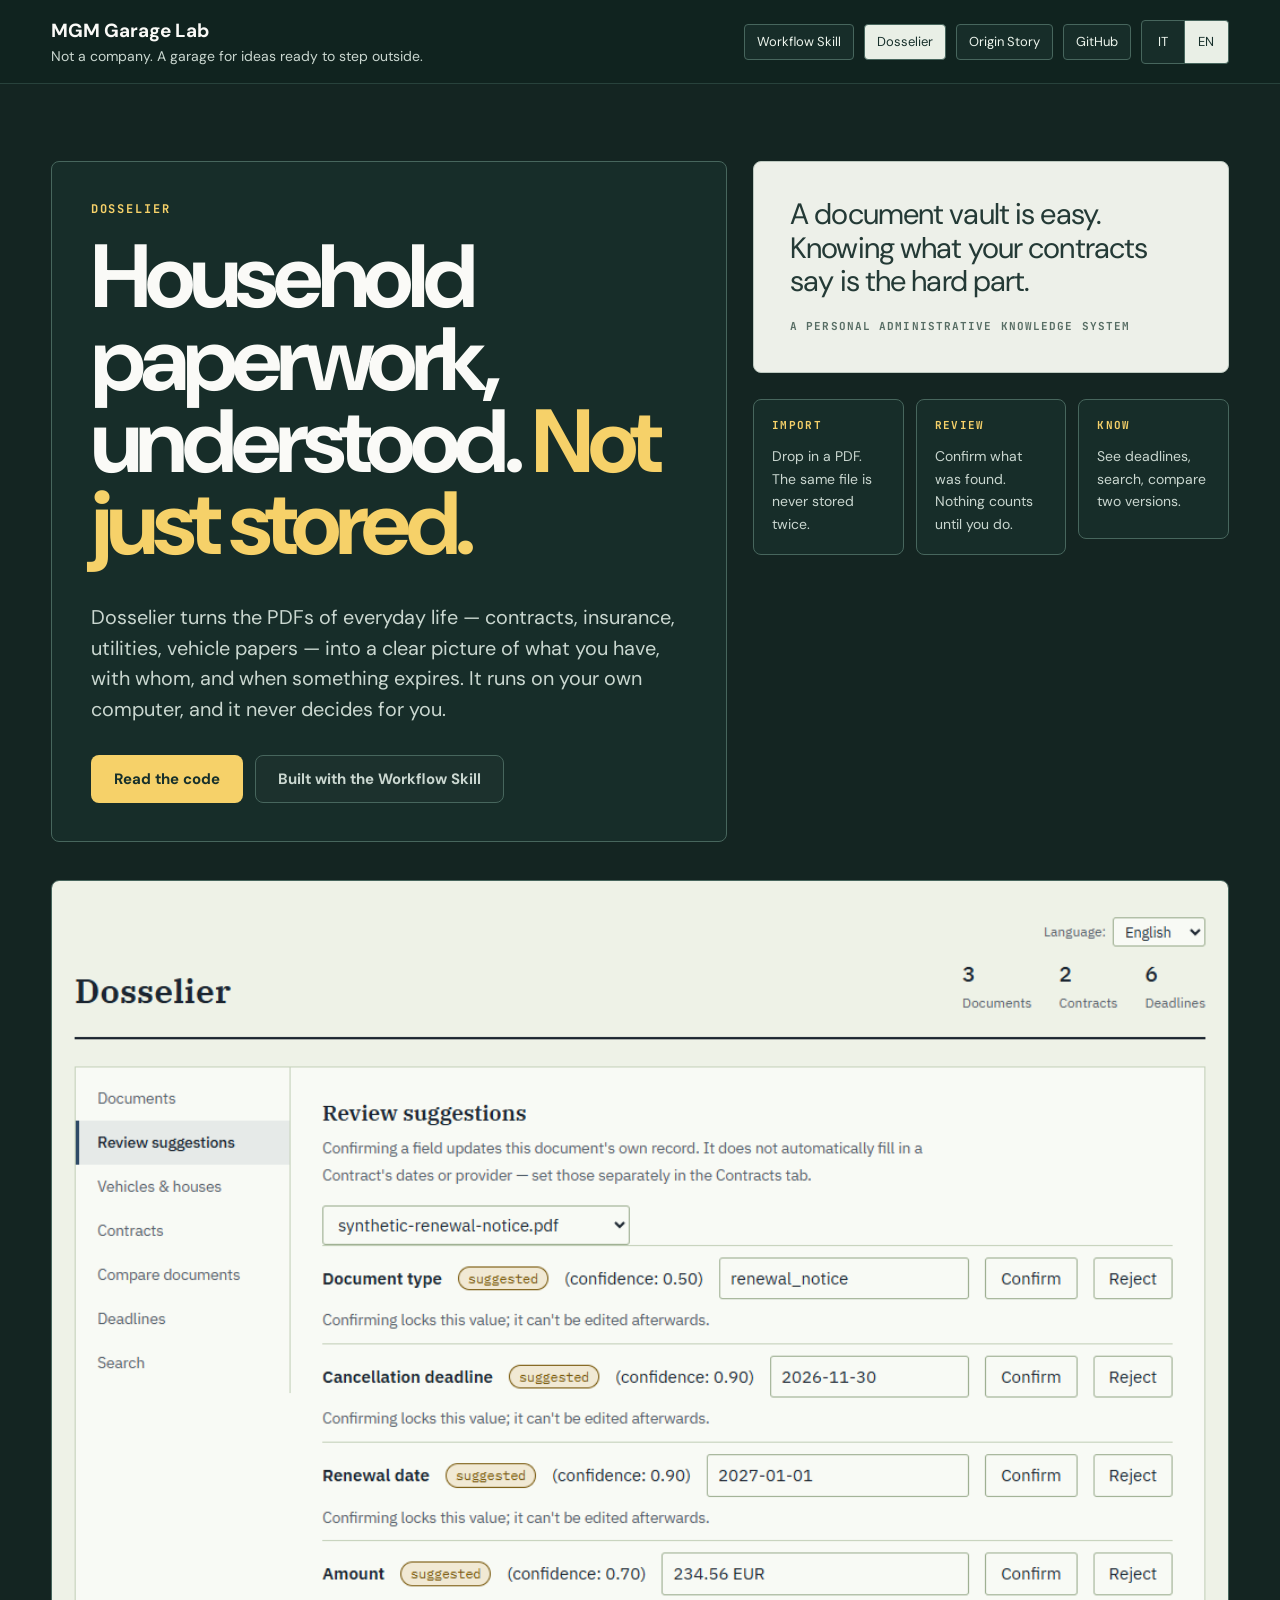
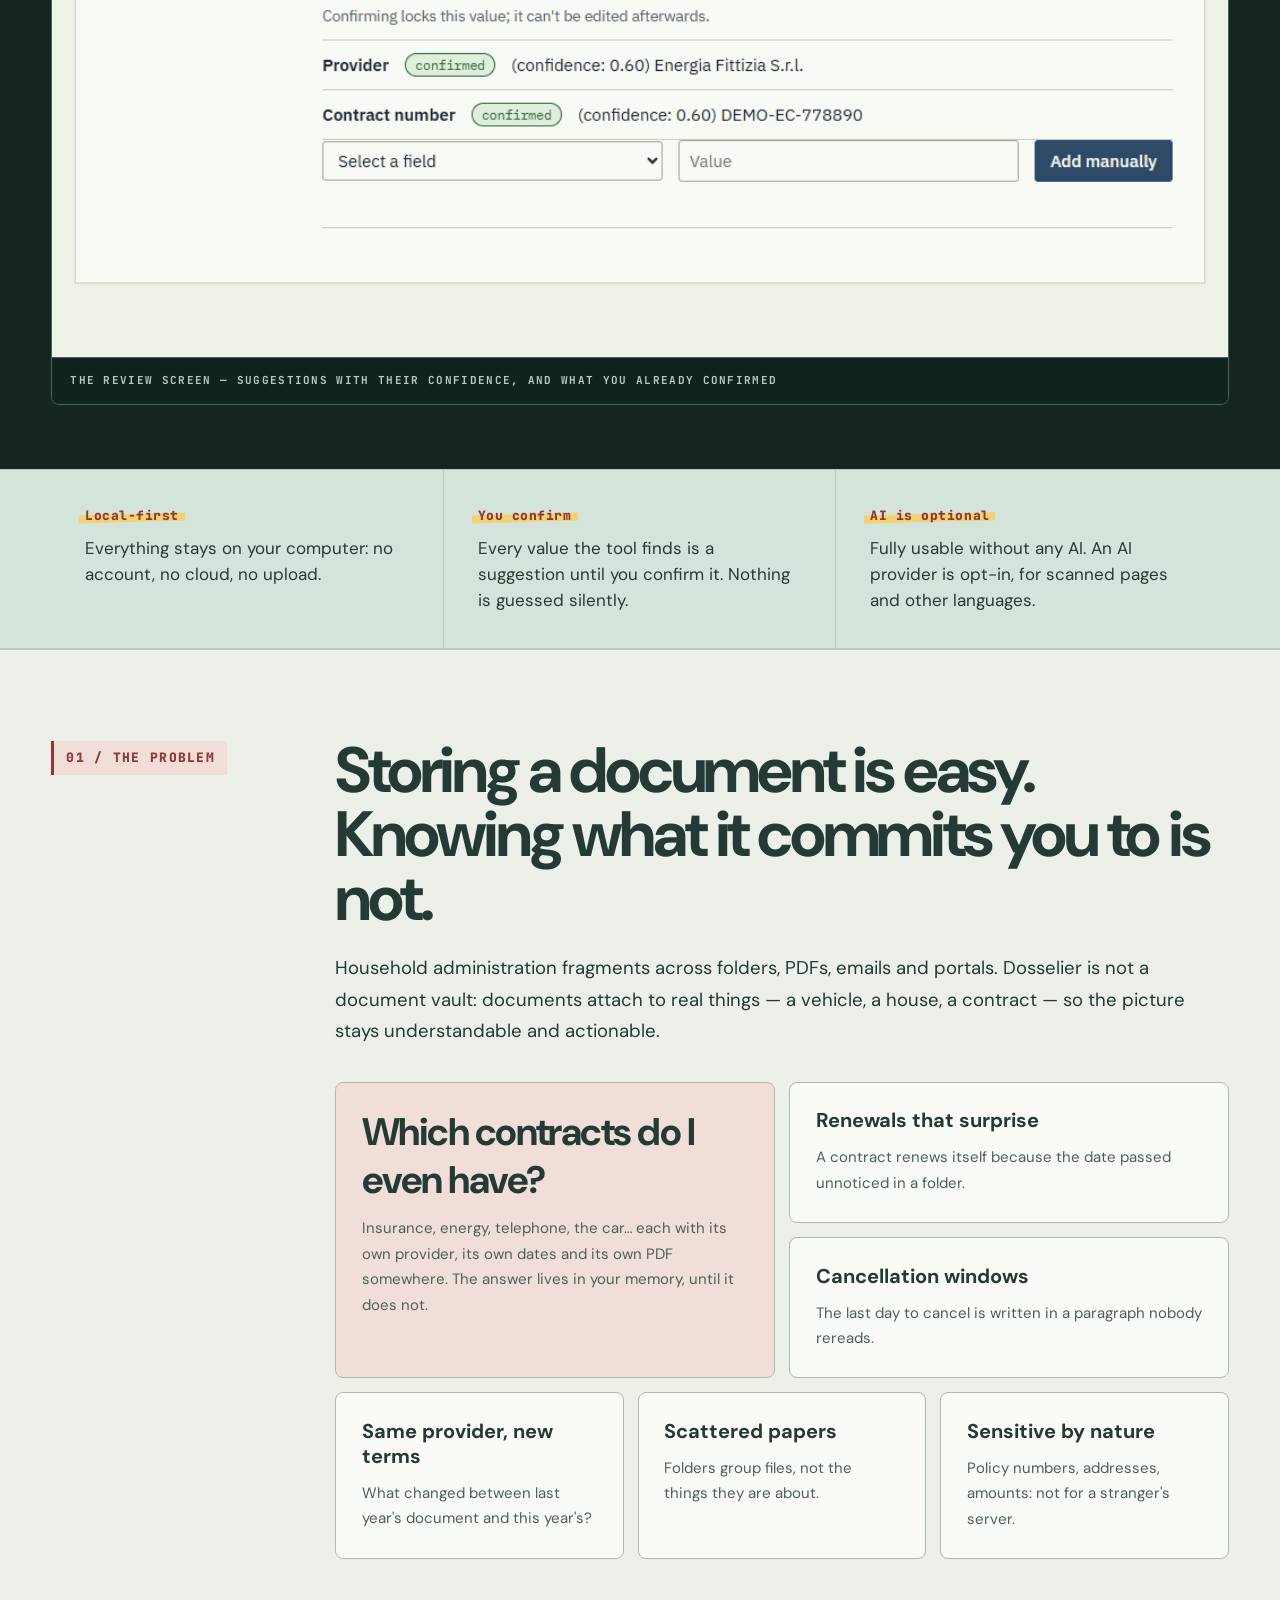
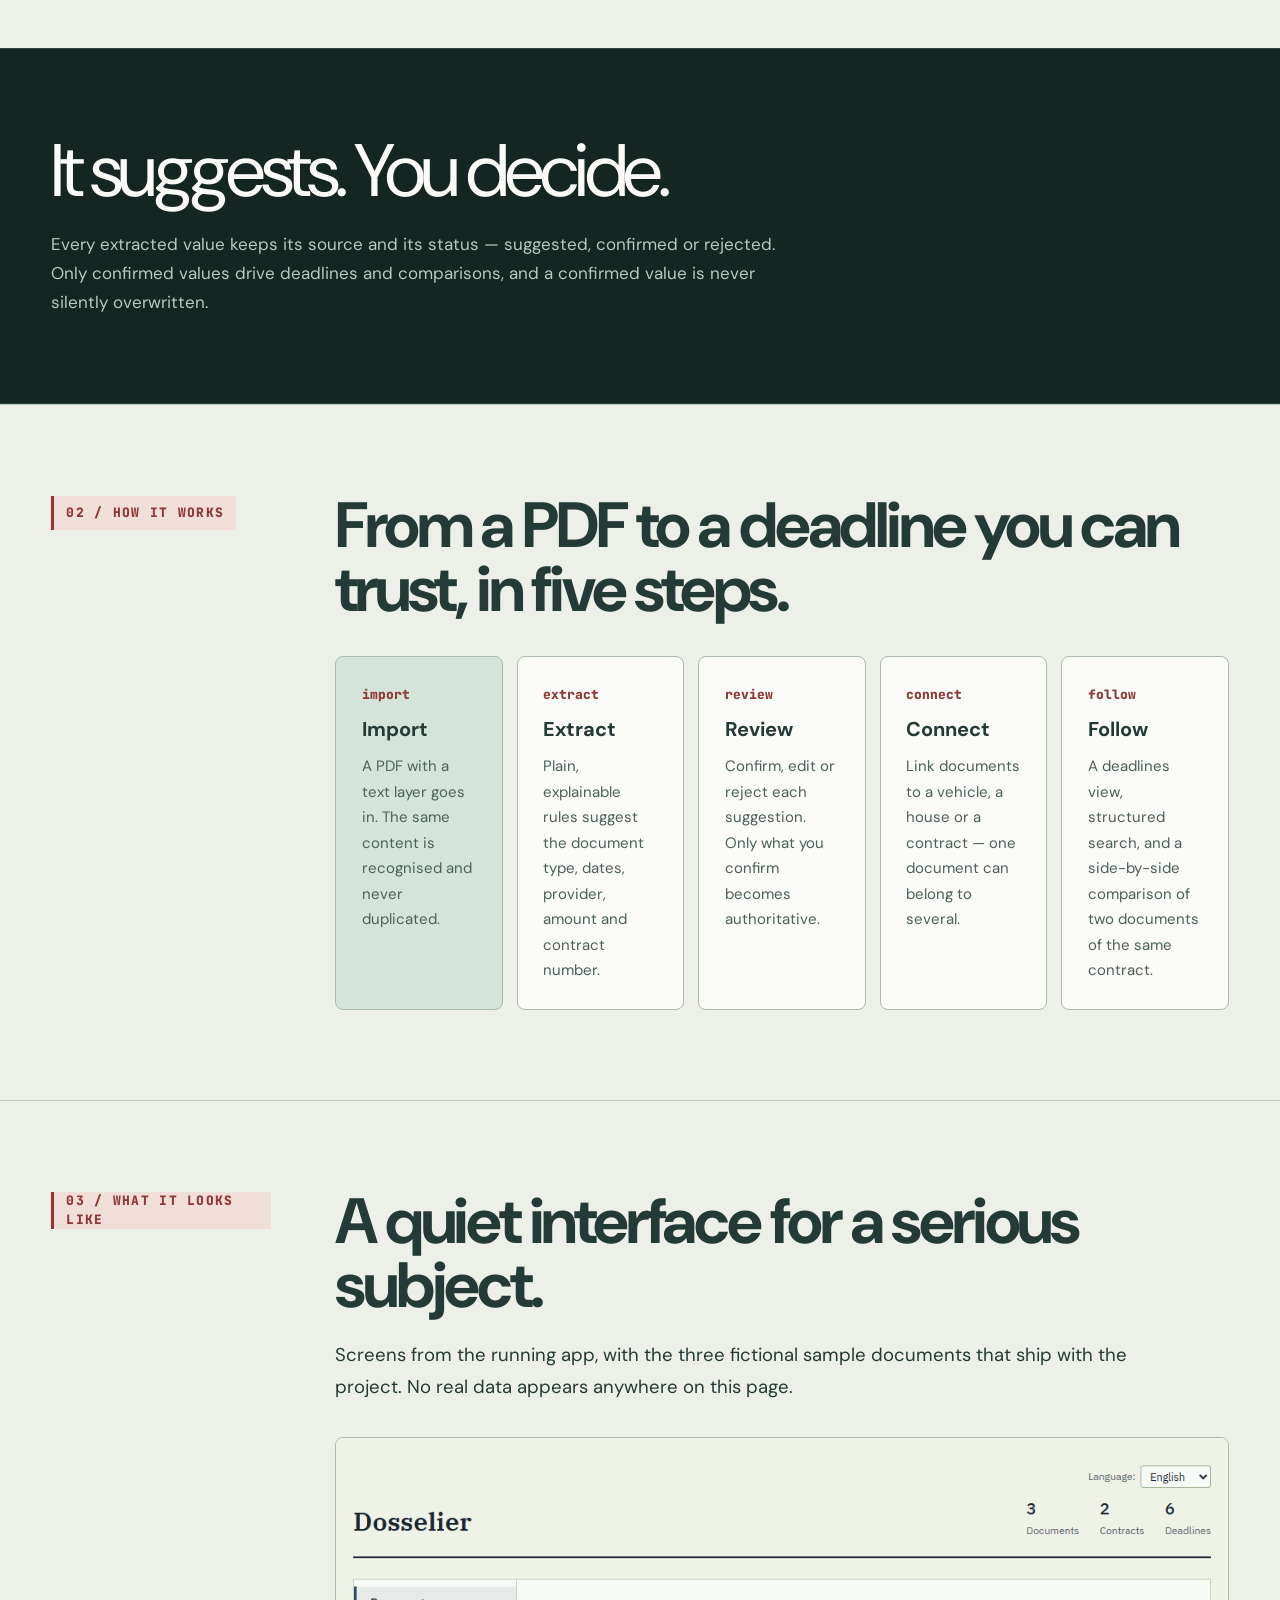
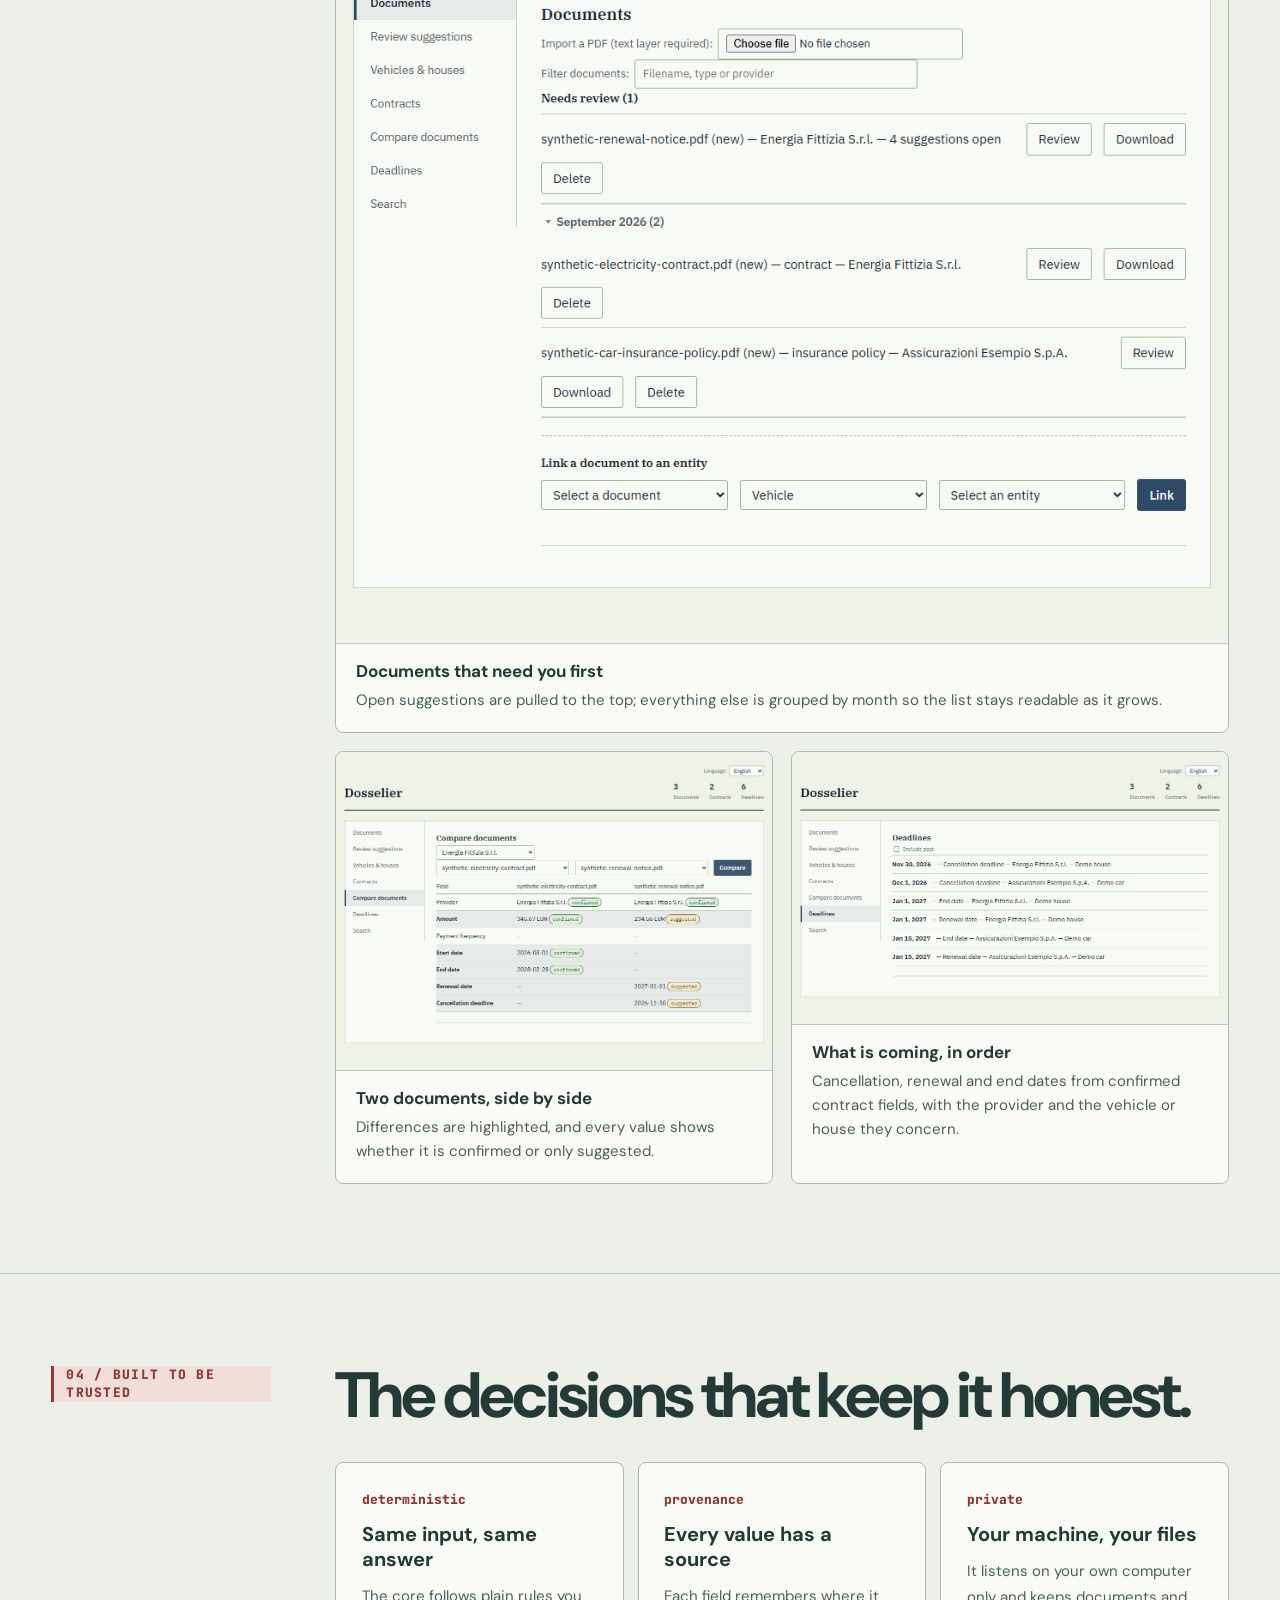
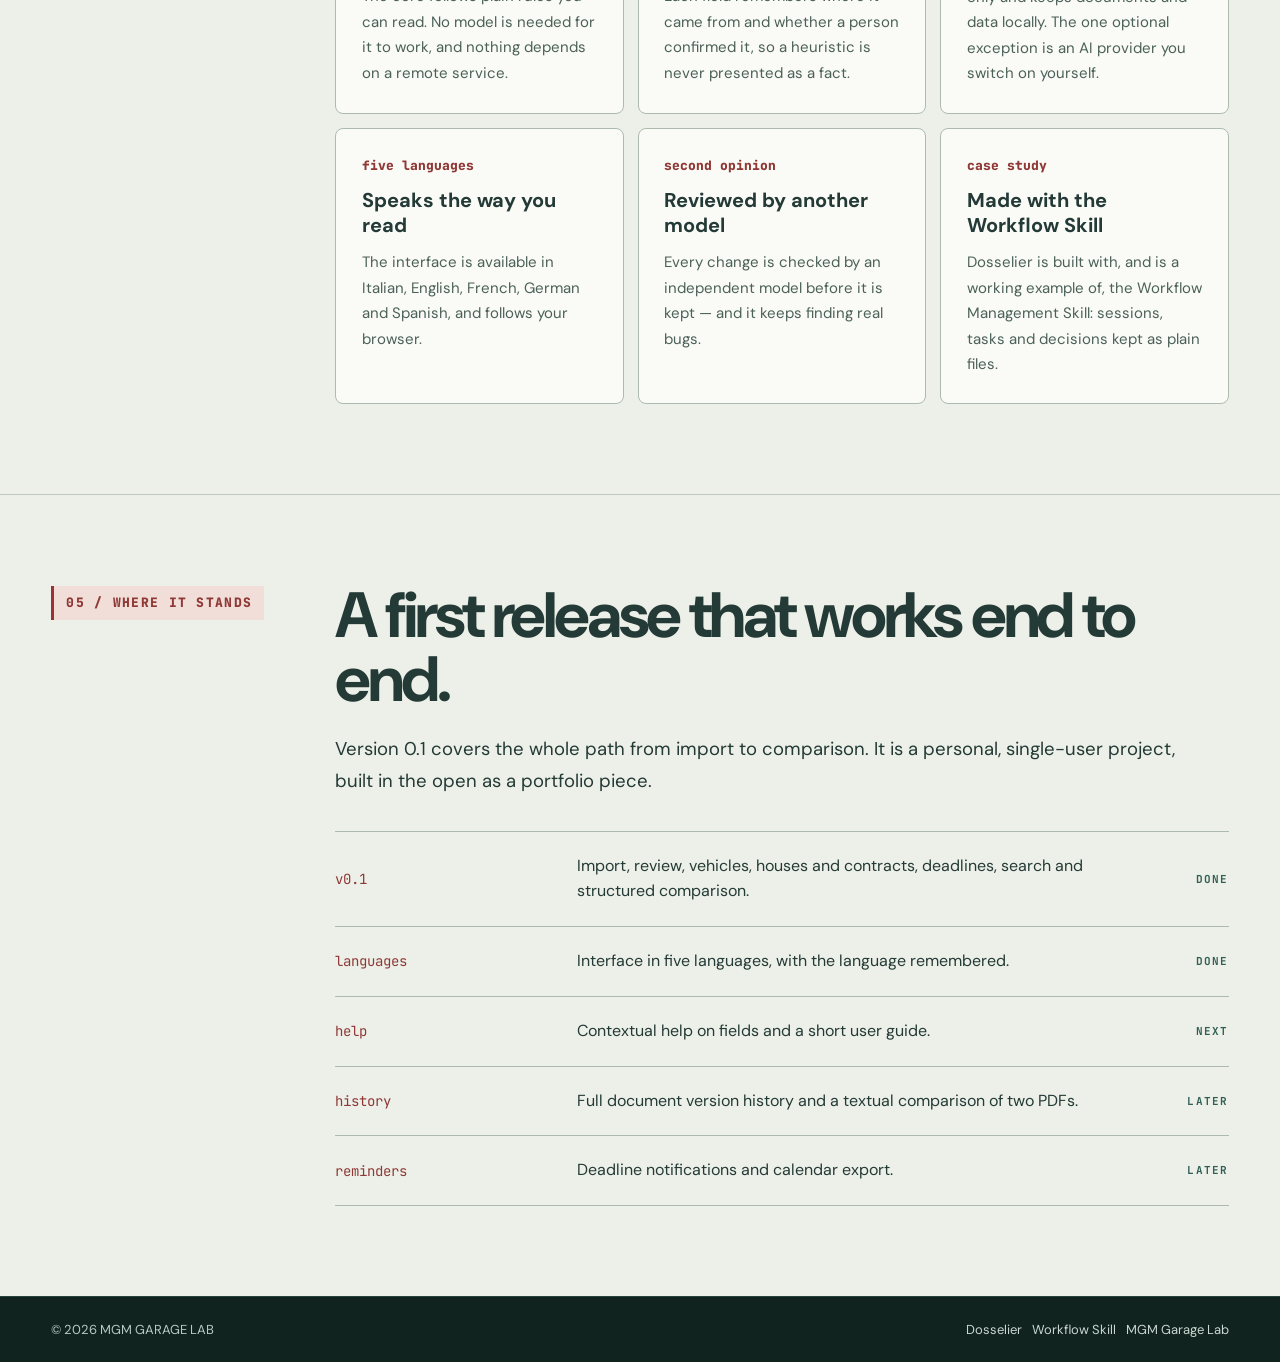
==== commit 4449be2c: "Align the site menu across the Workflow Skill and Dosselier pages Replace the "Origin Story WIP" pla" ====
--- a/dosselier/index.html
+++ b/dosselier/index.html
@@ -168,6 +168,7 @@
       <nav class="skill-nav" aria-label="Main navigation" data-i-label="nav">
         <a href="../workflow-management-skill/index.html">Workflow Skill</a>
         <a href="./index.html" aria-current="page">Dosselier</a>
+        <a href="../origin-story/index.html">Origin Story</a>
         <a href="https://github.com/mmorgano">GitHub</a>
         <div class="language-switch" role="group" aria-label="Language" data-i-label="language">
           <button type="button" data-language="it" lang="it" aria-label="Italiano" aria-pressed="false">IT</button>
